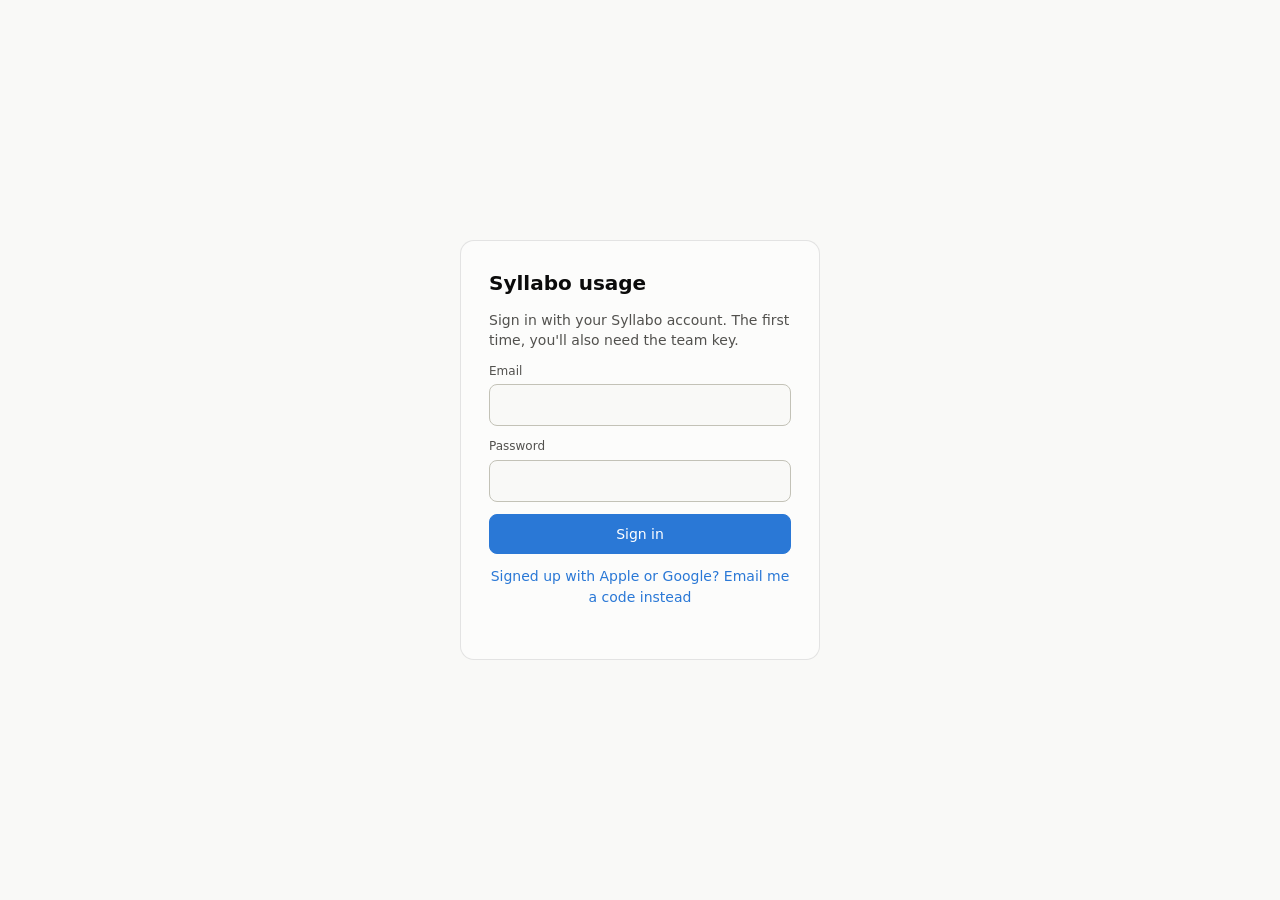
==== studio/index.html @ 7ef2f381 "Add files via upload" ====
<!doctype html>
<html lang="en">
<head>
<meta charset="utf-8">
<meta name="viewport" content="width=device-width, initial-scale=1">
<meta name="robots" content="noindex, nofollow">
<meta name="referrer" content="no-referrer">
<meta http-equiv="Content-Security-Policy" content="default-src 'none'; script-src 'self' 'unsafe-inline'; style-src 'unsafe-inline'; img-src 'self' data:; connect-src https://*.supabase.co; base-uri 'none'; form-action 'none'">
<title>Syllabo Usage</title>
<!--
  Syllabo's usage dashboard, for the laptop. Plan: docs/plans/2026-10-10-usage-dashboard.md.
  Open it with Tools/metrics/open-dashboard.command (writes config.js from Secrets.plist, then opens this page).
  Sign in with an account listed in the `admins` table. Data: rpc/usage_dashboard (Tools/supabase/usage_dashboard.sql),
  rpc/feedback_list and rpc/feedback_set_status (Tools/supabase/usage_events.sql). No third-party scripts.
  dashboard.html?demo shows made-up numbers, for checking the layout.
  Published copy (syllabo.org/studio): Tools/metrics/publish.command writes it with the config inlined.
  Team members join with their own Syllabo account and a team key (Tools/supabase/usage_team.sql).
-->
<style>
:root {
  color-scheme: light;
  --page: #f9f9f7; --surface: #fcfcfb; --raised: #ffffff; --ink: #0b0b0b; --ink-2: #52514e; --muted: #898781;
  --grid: #e1e0d9; --axis: #c3c2b7; --ring: rgba(11,11,11,0.10); --wash: rgba(11,11,11,0.04);
  --s1: #2a78d6; --s1-fill: rgba(42,120,214,0.12); --s2: #eb6834; --s3: #1baf7a;
  --seq-0: #cde2fb; --seq-1: #9ec5f4; --seq-2: #6da7ec; --seq-3: #3987e5; --seq-4: #256abf; --seq-5: #184f95;
  --up: #006300; --down: #d03b3b; --warn: #fab219; --accent: #2a78d6;
}
@media (prefers-color-scheme: dark) {
  :root:where(:not([data-theme="light"])) {
    color-scheme: dark;
    --page: #0d0d0d; --surface: #1a1a19; --raised: #222221; --ink: #ffffff; --ink-2: #c3c2b7; --muted: #898781;
    --grid: #2c2c2a; --axis: #383835; --ring: rgba(255,255,255,0.10); --wash: rgba(255,255,255,0.05);
    --s1: #3987e5; --s1-fill: rgba(57,135,229,0.18); --s2: #d95926; --s3: #199e70;
    --seq-0: #104281; --seq-1: #184f95; --seq-2: #1c5cab; --seq-3: #256abf; --seq-4: #3987e5; --seq-5: #6da7ec;
    --up: #0ca30c; --down: #e66767; --accent: #3987e5;
  }
}
:root[data-theme="dark"] {
  color-scheme: dark;
  --page: #0d0d0d; --surface: #1a1a19; --raised: #222221; --ink: #ffffff; --ink-2: #c3c2b7; --muted: #898781;
  --grid: #2c2c2a; --axis: #383835; --ring: rgba(255,255,255,0.10); --wash: rgba(255,255,255,0.05);
  --s1: #3987e5; --s1-fill: rgba(57,135,229,0.18); --s2: #d95926; --s3: #199e70;
  --seq-0: #104281; --seq-1: #184f95; --seq-2: #1c5cab; --seq-3: #256abf; --seq-4: #3987e5; --seq-5: #6da7ec;
  --up: #0ca30c; --down: #e66767; --accent: #3987e5;
}
* { box-sizing: border-box; }
html, body { margin: 0; background: var(--page); color: var(--ink); font: 14px/1.45 system-ui, -apple-system, "Segoe UI", sans-serif; }
button, input, select { font: inherit; color: inherit; }
a { color: var(--accent); }
.hidden { display: none !important; }

/* Sign-in */
.signin { min-height: 100vh; display: grid; place-items: center; padding: 16px; }
.signin form { width: 100%; max-width: 360px; background: var(--surface); border: 1px solid var(--ring); border-radius: 14px; padding: 28px; display: grid; gap: 12px; }
.signin h1 { font-size: 20px; margin: 0; }
.signin p { margin: 0; color: var(--ink-2); }
.field { display: grid; gap: 4px; }
.field label { font-size: 12px; color: var(--ink-2); }
.field input { padding: 10px 12px; border-radius: 8px; border: 1px solid var(--axis); background: var(--page); }
.btn { padding: 9px 14px; border-radius: 8px; border: 1px solid var(--axis); background: var(--raised); cursor: pointer; }
.btn:hover { background: var(--wash); }
.btn.primary { background: var(--accent); border-color: var(--accent); color: #fff; }
.btn.primary:hover { filter: brightness(1.08); }
.btn.small { padding: 4px 10px; font-size: 12px; }
.linkish { background: none; border: 0; color: var(--accent); cursor: pointer; padding: 0; }
.error { color: var(--down); font-size: 13px; }
.note { color: var(--muted); font-size: 12px; }

/* Shell */
.shell { display: grid; grid-template-columns: 220px 1fr; min-height: 100vh; }
.side { background: var(--surface); border-right: 1px solid var(--ring); padding: 18px 10px; position: sticky; top: 0; height: 100vh; display: flex; flex-direction: column; gap: 4px; }
.brand { font-weight: 650; font-size: 16px; padding: 4px 12px 16px; }
.brand span { color: var(--muted); font-weight: 400; }
.nav { display: flex; align-items: center; gap: 10px; padding: 9px 12px; border-radius: 8px; cursor: pointer; color: var(--ink-2); border: 0; background: none; text-align: left; width: 100%; }
.nav:hover { background: var(--wash); }
.nav.on { background: var(--wash); color: var(--ink); font-weight: 600; box-shadow: inset 3px 0 0 var(--accent); }
.nav .count { margin-left: auto; background: var(--accent); color: #fff; border-radius: 10px; font-size: 11px; padding: 0 7px; }
.side .foot { margin-top: auto; padding: 12px; display: grid; gap: 6px; font-size: 12px; color: var(--muted); }
.main { padding: 22px 28px 60px; min-width: 0; }
.top { display: flex; align-items: center; gap: 12px; flex-wrap: wrap; margin-bottom: 18px; }
.top h2 { font-size: 22px; margin: 0 auto 0 0; }
.seg { display: inline-flex; border: 1px solid var(--axis); border-radius: 9px; overflow: hidden; }
.seg button { border: 0; background: var(--raised); padding: 7px 12px; cursor: pointer; }
.seg button + button { border-left: 1px solid var(--axis); }
.seg button.on { background: var(--accent); color: #fff; }
.stamp { color: var(--muted); font-size: 12px; }
.loading .content { opacity: 0.45; transition: opacity .15s; }

.card { background: var(--surface); border: 1px solid var(--ring); border-radius: 14px; padding: 18px; min-width: 0; }
.card h3 { margin: 0 0 4px; font-size: 15px; }
.card .sub { color: var(--muted); font-size: 12px; margin: 0 0 12px; }
.grid2 { display: grid; grid-template-columns: repeat(2, minmax(0, 1fr)); gap: 16px; margin-top: 16px; }
.grid3 { display: grid; grid-template-columns: repeat(3, minmax(0, 1fr)); gap: 16px; margin-top: 16px; }

/* KPI tabs (Studio-style) */
.kpis { display: grid; grid-template-columns: repeat(6, minmax(0, 1fr)); border-bottom: 1px solid var(--grid); margin: -18px -18px 16px; }
.kpi { border: 0; background: none; text-align: left; padding: 16px 18px 14px; cursor: pointer; border-bottom: 3px solid transparent; min-width: 0; }
.kpi:hover { background: var(--wash); }
.kpi.on { border-bottom-color: var(--accent); background: var(--wash); }
.kpi .label { font-size: 12px; color: var(--ink-2); white-space: nowrap; overflow: hidden; text-overflow: ellipsis; }
.kpi .value { font-size: 26px; font-weight: 650; margin: 2px 0; }
.kpi .delta { font-size: 12px; color: var(--muted); }
.delta.up { color: var(--up); } .delta.down { color: var(--down); }

/* Charts */
.chart { position: relative; }
.chart svg { display: block; width: 100%; height: auto; overflow: visible; }
.chart .tick { fill: var(--muted); font-size: 11px; font-variant-numeric: tabular-nums; }
.chart .gridline { stroke: var(--grid); stroke-width: 1; }
.chart .baseline { stroke: var(--axis); stroke-width: 1; }
.tip { position: absolute; pointer-events: none; background: var(--raised); border: 1px solid var(--ring); border-radius: 8px; padding: 8px 10px; font-size: 12px; box-shadow: 0 4px 14px rgba(0,0,0,.12); white-space: nowrap; z-index: 5; }
.tip .row { display: flex; align-items: center; gap: 8px; }
.tip .key { width: 12px; height: 2px; border-radius: 1px; }
.tip b { font-variant-numeric: tabular-nums; }
.legend { display: flex; gap: 16px; font-size: 12px; color: var(--ink-2); margin: 0 0 8px; }
.legend i { display: inline-block; width: 14px; height: 2px; vertical-align: middle; margin-right: 6px; border-radius: 1px; }

/* Bars and tables */
.bars { display: grid; gap: 8px; }
.bar { display: grid; grid-template-columns: minmax(110px, 34%) 1fr auto; align-items: center; gap: 10px; font-size: 13px; }
.bar .name { color: var(--ink-2); overflow: hidden; text-overflow: ellipsis; white-space: nowrap; }
.bar .track { height: 18px; position: relative; }
.bar .fill { position: absolute; inset: 0 auto 0 0; background: var(--s1); border-radius: 0 4px 4px 0; min-width: 2px; }
.bar .val { font-variant-numeric: tabular-nums; min-width: 44px; text-align: right; }
.bar .drop { color: var(--down); font-size: 11px; margin-left: 6px; }
.bar .share { color: var(--muted); font-size: 11px; margin-left: 6px; }
.bar.worst .name { color: var(--ink); font-weight: 600; }
table { width: 100%; border-collapse: collapse; font-size: 13px; }
th { text-align: left; color: var(--muted); font-weight: 500; font-size: 12px; padding: 6px 8px; border-bottom: 1px solid var(--grid); }
td { padding: 7px 8px; border-bottom: 1px solid var(--grid); font-variant-numeric: tabular-nums; }
td.num, th.num { text-align: right; }
.cell { display: inline-block; min-width: 54px; text-align: center; border-radius: 6px; padding: 2px 6px; }
.pending { color: var(--muted); font-style: italic; }
.stack { display: flex; height: 22px; border-radius: 4px; overflow: hidden; gap: 2px; background: var(--surface); }
.stack div { min-width: 2px; }
.empty { color: var(--muted); padding: 18px 0; text-align: center; }
.tag { display: inline-block; font-size: 11px; padding: 1px 8px; border-radius: 10px; background: var(--wash); color: var(--ink-2); border: 1px solid var(--ring); }

/* Feedback */
.fb-filters { display: flex; gap: 8px; margin-bottom: 14px; flex-wrap: wrap; align-items: center; }
.fb { border: 1px solid var(--ring); border-radius: 12px; padding: 14px 16px; margin-bottom: 10px; background: var(--surface); }
.fb .head { display: flex; gap: 8px; align-items: center; flex-wrap: wrap; font-size: 12px; color: var(--muted); }
.fb .text { margin: 8px 0; white-space: pre-wrap; font-size: 14px; }
.fb .meta { display: flex; gap: 14px; flex-wrap: wrap; font-size: 12px; color: var(--ink-2); }
.fb .actions { display: flex; gap: 8px; margin-top: 10px; align-items: center; }
.fb details { margin-top: 8px; font-size: 12px; color: var(--ink-2); }
.fb details ol { margin: 6px 0 0; padding-left: 20px; }
.status-new { background: var(--accent); color: #fff; border-color: var(--accent); }

@media (max-width: 980px) {
  .shell { grid-template-columns: 1fr; }
  .side { position: static; height: auto; flex-direction: row; flex-wrap: wrap; border-right: 0; border-bottom: 1px solid var(--ring); }
  .side .foot { display: none; }
  .brand { width: 100%; padding-bottom: 6px; }
  .nav { width: auto; }
  .kpis { grid-template-columns: repeat(3, minmax(0, 1fr)); }
  .grid2, .grid3 { grid-template-columns: 1fr; }
  .main { padding: 16px; }
}
</style>
<script>window.SYLLABO_DASH = {"url": "https://ktceskjocaycnquayffd.supabase.co", "anonKey": "eyJhbGciOiJIUzI1NiIsInR5cCI6IkpXVCJ9.eyJpc3MiOiJzdXBhYmFzZSIsInJlZiI6Imt0Y2Vza2pvY2F5Y25xdWF5ZmZkIiwicm9sZSI6ImFub24iLCJpYXQiOjE3ODkxMjQ3MDgsImV4cCI6MjEwNDcwMDcwOH0.nbpjbfvOV_dyPBhc4Ko6V8AuHyLviKxzhJUVGCS3DFQ"};</script>
</head>
<body>

<div id="signin" class="signin hidden">
  <form id="signin-form" autocomplete="on">
    <h1>Syllabo usage</h1>
    <p>Sign in with your Syllabo account. The first time, you'll also need the team key.</p>
    <div class="field"><label for="email">Email</label><input id="email" type="email" autocomplete="username" required></div>
    <div class="field" id="pw-field"><label for="password">Password</label><input id="password" type="password" autocomplete="current-password"></div>
    <div class="field hidden" id="code-field"><label for="code">6-digit code from the email</label><input id="code" inputmode="numeric" autocomplete="one-time-code" maxlength="10"></div>
    <button class="btn primary" type="submit" id="signin-btn">Sign in</button>
    <button class="linkish" type="button" id="mode-btn">Signed up with Apple or Google? Email me a code instead</button>
    <div class="error" id="signin-error"></div>
    <div class="note" id="config-note"></div>
  </form>
</div>

<div id="join" class="signin hidden">
  <form id="join-form" autocomplete="off">
    <h1>Enter the team key</h1>
    <p id="join-who"></p>
    <p>Ask Tyler for a team key. It looks like 7F3A-91C2-0BDE and works once for you.</p>
    <div class="field"><label for="team-key">Team key</label><input id="team-key" required autocapitalize="characters" spellcheck="false"></div>
    <button class="btn primary" type="submit">Join</button>
    <button class="linkish" type="button" id="join-signout">Use a different account</button>
    <div class="error" id="join-error"></div>
  </form>
</div>

<div id="app" class="shell hidden">
  <aside class="side">
    <div class="brand">Syllabo <span>usage</span></div>
    <button class="nav on" data-page="overview">Overview</button>
    <button class="nav" data-page="setup">Setup funnel</button>
    <button class="nav" data-page="retention">Coming back</button>
    <button class="nav" data-page="sessions">Sessions</button>
    <button class="nav" data-page="problems">Problems</button>
    <button class="nav" data-page="feedback">Feedback <span class="count hidden" id="fb-count"></span></button>
    <button class="nav" data-page="team">Team</button>
    <div class="foot">
      <div id="who"></div>
      <div><button class="linkish" id="theme-btn" type="button">Light or dark</button></div>
      <div><button class="linkish" id="signout-btn" type="button">Sign out</button></div>
      <div id="live-note">Updates every 2 minutes while open.</div>
      <div>Counts are events, not people. No student can be identified from them.</div>
    </div>
  </aside>
  <main class="main" id="main">
    <div class="top">
      <h2 id="page-title">Overview</h2>
      <div class="seg" id="range">
        <button data-days="7">7 days</button><button data-days="28" class="on">28 days</button><button data-days="90">90 days</button><button data-days="365">365 days</button>
      </div>
      <label class="note" id="test-label" style="display:flex;gap:6px;align-items:center" title="Also count Debug builds launched with --usage-send, to see the pipeline working before a release."><input type="checkbox" id="test-box"> Show test builds</label>
      <button class="btn" id="refresh-btn" type="button">Refresh</button>
    </div>
    <div class="stamp" id="stamp"></div>
    <div class="error" id="load-error"></div>
    <div class="content" id="content"></div>
  </main>
</div>

<script>
"use strict";
const CFG = window.SYLLABO_DASH || {};
const DEMO = new URLSearchParams(location.search).has("demo");
// The dashboard isn't the app. A version far above any minimum lets it past the database's update gate
// (check_app_version, Tools/supabase/app_version_gate.sql).
const VERSION_HEADER = "999.0";
const state = { days: 28, page: "overview", data: null, feedback: [], team: null, newKey: null, fbFilter: "new", kpi: "installs", session: null, includeTest: false };

// ---------- small DOM helper: text always goes in as text, never as HTML (feedback is typed by students) ----------
function h(tag, attrs, ...kids) {
  const el = document.createElement(tag);
  for (const [k, v] of Object.entries(attrs || {})) {
    if (v == null || v === false) continue;
    if (k === "class") el.className = v;
    else if (k === "style") el.setAttribute("style", v);
    else if (k.startsWith("on")) el.addEventListener(k.slice(2), v);
    else el.setAttribute(k, v === true ? "" : v);
  }
  for (const kid of kids.flat()) if (kid != null && kid !== false) el.append(kid instanceof Node ? kid : document.createTextNode(String(kid)));
  return el;
}
const svgNS = "http://www.w3.org/2000/svg";
function s(tag, attrs, ...kids) {
  const el = document.createElementNS(svgNS, tag);
  for (const [k, v] of Object.entries(attrs || {})) if (v != null) el.setAttribute(k, v);
  for (const kid of kids.flat()) if (kid != null) el.append(kid instanceof Node ? kid : document.createTextNode(String(kid)));
  return el;
}
const fmt = (n) => (n == null || isNaN(n)) ? "–" : Math.round(n).toLocaleString();
const fmt1 = (n) => (n == null || isNaN(n)) ? "–" : (Math.round(n * 10) / 10).toLocaleString();
const pct = (a, b) => b > 0 ? Math.round((a / b) * 1000) / 10 : null;
const dayLabel = (iso, long) => new Date(iso + "T00:00:00Z").toLocaleDateString(undefined, { day: "numeric", month: "short", timeZone: "UTC", ...(long ? { weekday: "short" } : {}) });

// ---------- auth (Supabase Auth over plain fetch) ----------
const SESSION_KEY = "syllabo-dash-session", EMAIL_KEY = "syllabo-dash-email";
function loadSession() { try { return JSON.parse(sessionStorage.getItem(SESSION_KEY) || "null"); } catch { return null; } }
function saveSession(sess) { try { sess ? sessionStorage.setItem(SESSION_KEY, JSON.stringify(sess)) : sessionStorage.removeItem(SESSION_KEY); } catch {} state.session = sess; }
async function authPost(path, body) {
  const r = await fetch(`${CFG.url}/auth/v1/${path}`, { method: "POST", headers: { apikey: CFG.anonKey, "Content-Type": "application/json" }, body: JSON.stringify(body) });
  const j = await r.json().catch(() => ({}));
  if (!r.ok) throw new Error(j.error_description || j.msg || j.message || `Sign-in failed (${r.status}).`);
  return j;
}
function keep(j, email) { saveSession({ access_token: j.access_token, refresh_token: j.refresh_token, expires_at: Date.now() + (j.expires_in || 3600) * 1000, email }); }
async function token() {
  const sess = state.session;
  if (!sess) throw new Error("signed out");
  if (Date.now() < sess.expires_at - 60_000) return sess.access_token;
  const j = await authPost("token?grant_type=refresh_token", { refresh_token: sess.refresh_token });
  keep(j, sess.email);
  return j.access_token;
}
async function rpc(name, body) {
  const r = await fetch(`${CFG.url}/rest/v1/rpc/${name}`, {
    method: "POST",
    headers: { apikey: CFG.anonKey, Authorization: `Bearer ${await token()}`, "Content-Type": "application/json", "X-Syllabo-Version": VERSION_HEADER },
    body: JSON.stringify(body || {}),
  });
  const text = await r.text();
  let j = null; try { j = text ? JSON.parse(text) : null; } catch {}
  if (!r.ok) {
    const msg = (j && (j.message || j.hint)) || `Request failed (${r.status}).`;
    if (r.status === 401) { saveSession(null); showSignin("Your sign-in ran out. Sign in again."); }
    if (msg === "Not allowed") { showJoin(); throw new Error("Not on the team yet."); }
    throw new Error(msg);
  }
  return j;
}

// ---------- sign-in screen ----------
let codeMode = false, codeSent = false;
function showSignin(message) {
  document.getElementById("app").classList.add("hidden");
  document.getElementById("signin").classList.remove("hidden");
  document.getElementById("signin-error").textContent = message || "";
  document.getElementById("email").value = localStorage.getItem(EMAIL_KEY) || "";
  if (!CFG.url || !CFG.anonKey) document.getElementById("config-note").textContent = "No config.js found. Open the dashboard with Tools/metrics/open-dashboard.command, which writes it from Secrets.plist. Or add ?demo to the address to see made-up numbers.";
}
document.getElementById("mode-btn").addEventListener("click", () => {
  codeMode = !codeMode; codeSent = false;
  document.getElementById("pw-field").classList.toggle("hidden", codeMode);
  document.getElementById("code-field").classList.add("hidden");
  document.getElementById("signin-btn").textContent = codeMode ? "Email me a code" : "Sign in";
  document.getElementById("mode-btn").textContent = codeMode ? "Use my password instead" : "Signed up with Apple or Google? Email me a code instead";
  document.getElementById("signin-error").textContent = "";
});
document.getElementById("signin-form").addEventListener("submit", async (e) => {
  e.preventDefault();
  const err = document.getElementById("signin-error"); err.textContent = "";
  const email = document.getElementById("email").value.trim().toLowerCase();
  try { localStorage.setItem(EMAIL_KEY, email); } catch {}
  try {
    if (!codeMode) {
      keep(await authPost("token?grant_type=password", { email, password: document.getElementById("password").value }), email);
    } else if (!codeSent) {
      // The password-reset email carries a 6-digit code (docs/CLOUD-SETUP.md); verifying it signs in without
      // changing the password. It works for Apple and Google accounts too.
      await authPost("recover", { email });
      codeSent = true;
      document.getElementById("code-field").classList.remove("hidden");
      document.getElementById("signin-btn").textContent = "Sign in with the code";
      err.textContent = "Code sent. The email is titled as a password reset; your password doesn't change.";
      return;
    } else {
      keep(await authPost("verify", { type: "recovery", email, token: document.getElementById("code").value.trim() }), email);
    }
    document.getElementById("password").value = "";
    startApp();
  } catch (x) { err.textContent = x.message; }
});

// ---------- joining with a team key ----------
function showJoin() {
  document.getElementById("app").classList.add("hidden");
  document.getElementById("signin").classList.add("hidden");
  document.getElementById("join").classList.remove("hidden");
  document.getElementById("join-who").textContent = `Signed in as ${state.session?.email || ""}.`;
  document.getElementById("team-key").focus();
}
document.getElementById("join-signout").addEventListener("click", () => { document.getElementById("join").classList.add("hidden"); saveSession(null); showSignin(""); });
document.getElementById("join-form").addEventListener("submit", async (e) => {
  e.preventDefault();
  const err = document.getElementById("join-error"); err.textContent = "";
  try {
    const r = await rpc("join_admins", { p_code: document.getElementById("team-key").value });
    if (r === "joined" || r === "already") { document.getElementById("join").classList.add("hidden"); startApp(); return; }
    err.textContent = r === "too_many" ? "Too many tries today. Try again tomorrow, or ask for a new key." : "That key isn't valid, has been used up or has expired.";
  } catch (x) { err.textContent = x.message; }
});

// ---------- app shell ----------
function startApp() {
  document.getElementById("signin").classList.add("hidden");
  document.getElementById("join").classList.add("hidden");
  document.getElementById("app").classList.remove("hidden");
  document.getElementById("who").textContent = DEMO ? "Demo data" : (state.session?.email || "");
  load();
}
document.querySelectorAll(".nav").forEach((b) => b.addEventListener("click", () => {
  state.page = b.dataset.page;
  document.querySelectorAll(".nav").forEach((n) => n.classList.toggle("on", n === b));
  render();
}));
document.querySelectorAll("#range button").forEach((b) => b.addEventListener("click", () => {
  state.days = Number(b.dataset.days);
  document.querySelectorAll("#range button").forEach((n) => n.classList.toggle("on", n === b));
  load();
}));
document.getElementById("refresh-btn").addEventListener("click", () => load());
document.getElementById("test-box").addEventListener("change", (e) => { state.includeTest = e.target.checked; load(); });
// Live: fresh numbers every 2 minutes while the tab is showing, and on coming back to it.
setInterval(() => { if (!document.hidden && state.data && !document.getElementById("app").classList.contains("hidden")) load(true); }, 120000);
document.addEventListener("visibilitychange", () => { if (!document.hidden && state.data && Date.now() - (state.loadedAt || 0) > 60000) load(true); });
document.getElementById("signout-btn").addEventListener("click", () => { saveSession(null); showSignin(""); });
document.getElementById("theme-btn").addEventListener("click", () => {
  const dark = getComputedStyle(document.documentElement).colorScheme === "dark";
  document.documentElement.dataset.theme = dark ? "light" : "dark";
  try { localStorage.setItem("syllabo-dash-theme", document.documentElement.dataset.theme); } catch {}
  render();
});
try { const t = localStorage.getItem("syllabo-dash-theme"); if (t) document.documentElement.dataset.theme = t; } catch {}

async function load(quiet) {
  const main = document.getElementById("main");
  if (!quiet) main.classList.add("loading");
  document.getElementById("load-error").textContent = "";
  try {
    if (DEMO) {
      state.data = demoData(state.days); state.feedback = demoFeedback();
      state.team = { admins: [{ user_id: "1", email: "tyler@example.com", added_at: new Date().toISOString(), me: true }, { user_id: "2", email: "partner@example.com", added_at: new Date().toISOString(), me: false }], invites: [] };
    }
    else {
      const [data, fb, team] = await Promise.all([rpc("usage_dashboard", { p_days: state.days, p_include_test: state.includeTest }),
        rpc("feedback_list", { p_status: null }), rpc("admin_team", {}).catch(() => null)]);
      state.data = data; state.feedback = fb || []; state.team = team;
    }
    state.loadedAt = Date.now();
    const fresh = new Date(state.data.generated_at || Date.now());
    document.getElementById("stamp").textContent = `${dayLabel(state.data.from, true)} to ${dayLabel(state.data.to, true)} (UTC) · updated ${fresh.toLocaleTimeString()}${state.includeTest ? " · including test builds" : " · App Store builds only"}`;
    render();
  } catch (x) {
    if (x.message === "Not on the team yet.") return;
    document.getElementById("load-error").textContent = /usage_dashboard/.test(x.message) && /function|exist/i.test(x.message)
      ? "The dashboard function isn't on the server yet. Run Tools/supabase/usage_dashboard.sql in the SQL Editor."
      : x.message;
  } finally { main.classList.remove("loading"); }
}

const TITLES = { overview: "Overview", setup: "Setup funnel", retention: "Coming back", sessions: "Sessions", problems: "Problems", feedback: "Feedback", team: "Team" };
function render() {
  const d = state.data; if (!d) return;
  document.getElementById("page-title").textContent = TITLES[state.page];
  const newCount = state.feedback.filter((f) => f.status === "new").length;
  const badge = document.getElementById("fb-count");
  badge.textContent = newCount; badge.classList.toggle("hidden", newCount === 0);
  const noRange = state.page === "feedback" || state.page === "team";
  document.getElementById("range").classList.toggle("hidden", noRange);
  document.getElementById("test-label").classList.toggle("hidden", noRange);
  const c = document.getElementById("content"); c.replaceChildren();
  ({ overview, setup, retention, sessions, problems, feedback, team })[state.page](c, d);
}

// ---------- charts ----------
/** The top of the y-axis: four equal steps of a round number (1 to 8 times a power of ten), so every tick is a round number. */
function niceMax(v) {
  const raw = Math.max(1, v / 4), p = Math.pow(10, Math.floor(Math.log10(raw)));
  for (const m of [1, 2, 3, 4, 5, 6, 8, 10]) if (m * p >= raw) return 4 * m * p;
  return 40 * p;
}
const css = (name) => getComputedStyle(document.documentElement).getPropertyValue(name).trim();

/** Line chart over days. series: [{name, color (css var), values[]}]. One y-axis, crosshair tooltip. */
function lineChart(days, series, { height = 260, area = series.length === 1 } = {}) {
  const W = 900, H = height, L = 44, R = 12, T = 10, B = 26;
  const max = niceMax(Math.max(1, ...series.flatMap((x) => x.values)));
  const n = days.length, x = (i) => L + (n === 1 ? (W - L - R) / 2 : (i * (W - L - R)) / (n - 1)), y = (v) => T + (H - T - B) * (1 - v / max);
  const svg = s("svg", { viewBox: `0 0 ${W} ${H}`, role: "img", "aria-label": series.map((x) => x.name).join(", ") + " by day" });
  for (let k = 0; k <= 4; k++) {
    const v = (max * k) / 4, yy = y(v);
    svg.append(s("line", { x1: L, x2: W - R, y1: yy, y2: yy, class: k === 0 ? "baseline" : "gridline" }));
    svg.append(s("text", { x: L - 8, y: yy + 4, "text-anchor": "end", class: "tick" }, fmt(v)));
  }
  const every = Math.max(1, Math.ceil(n / 8));
  days.forEach((dd, i) => { if (i % every === 0 || i === n - 1) svg.append(s("text", { x: x(i), y: H - 6, "text-anchor": i === 0 ? "start" : i === n - 1 ? "end" : "middle", class: "tick" }, dayLabel(dd))); });
  for (const se of series) {
    const pts = se.values.map((v, i) => `${x(i)},${y(v)}`).join(" ");
    if (area) svg.append(s("polygon", { points: `${x(0)},${y(0)} ${pts} ${x(n - 1)},${y(0)}`, fill: css("--s1-fill") }));
    svg.append(s("polyline", { points: pts, fill: "none", stroke: css(se.color), "stroke-width": 2, "stroke-linejoin": "round", "stroke-linecap": "round" }));
  }
  const hair = s("line", { y1: T, y2: H - B, stroke: css("--axis"), "stroke-width": 1, visibility: "hidden" });
  const dots = series.map((se) => s("circle", { r: 4, fill: css(se.color), stroke: css("--surface"), "stroke-width": 2, visibility: "hidden" }));
  svg.append(hair, ...dots);
  const wrap = h("div", { class: "chart" }, svg);
  const tip = h("div", { class: "tip hidden" }); wrap.append(tip);
  const hit = s("rect", { x: L, y: T, width: W - L - R, height: H - T - B, fill: "transparent" });
  svg.append(hit);
  hit.addEventListener("pointermove", (ev) => {
    const box = svg.getBoundingClientRect(), px = ((ev.clientX - box.left) / box.width) * W;
    const i = Math.max(0, Math.min(n - 1, Math.round(((px - L) / (W - L - R)) * (n - 1))));
    hair.setAttribute("x1", x(i)); hair.setAttribute("x2", x(i)); hair.setAttribute("visibility", "visible");
    series.forEach((se, k) => { dots[k].setAttribute("cx", x(i)); dots[k].setAttribute("cy", y(se.values[i])); dots[k].setAttribute("visibility", "visible"); });
    tip.replaceChildren(h("div", { style: "color:var(--muted);margin-bottom:4px" }, dayLabel(days[i], true)),
      ...series.map((se) => h("div", { class: "row" }, h("span", { class: "key", style: `background:var(${se.color})` }), h("b", {}, fmt(se.values[i])), h("span", { style: "color:var(--ink-2)" }, se.name))));
    tip.classList.remove("hidden");
    const left = (x(i) / W) * box.width;
    tip.style.left = Math.min(box.width - tip.offsetWidth, Math.max(0, left + 12)) + "px"; tip.style.top = "8px";
  });
  hit.addEventListener("pointerleave", () => { tip.classList.add("hidden"); hair.setAttribute("visibility", "hidden"); dots.forEach((d) => d.setAttribute("visibility", "hidden")); });
  return wrap;
}
function legend(series) { return h("div", { class: "legend" }, series.map((se) => h("span", {}, h("i", { style: `background:var(${se.color})` }), se.name))); }

/** Horizontal bars: rows [{name, value, note?, worst?}], max = largest value. */
function bars(rows, { suffix = "" } = {}) {
  if (!rows.length) return h("div", { class: "empty" }, "Nothing in this period yet.");
  const max = Math.max(1, ...rows.map((r) => r.value));
  return h("div", { class: "bars" }, rows.map((r) => h("div", { class: "bar" + (r.worst ? " worst" : ""), title: `${r.name}: ${fmt(r.value)}${suffix}` },
    h("div", { class: "name" }, r.name),
    h("div", { class: "track" }, h("div", { class: "fill", style: `width:${(r.value / max) * 100}%` })),
    h("div", { class: "val" }, fmt(r.value) + suffix, r.note ? h("span", { class: r.share ? "share" : "drop" }, r.note) : null))));
}
function table(head, rows, numCols = []) {
  if (!rows.length) return h("div", { class: "empty" }, "Nothing in this period yet.");
  return h("table", {}, h("thead", {}, h("tr", {}, head.map((t, i) => h("th", { class: numCols.includes(i) ? "num" : null }, t)))),
    h("tbody", {}, rows.map((r) => h("tr", {}, r.map((v, i) => h("td", { class: numCols.includes(i) ? "num" : null }, v))))));
}
function deltaEl(cur, prev) {
  if (!prev && !cur) return h("div", { class: "delta" }, "no change");
  if (!prev) return h("div", { class: "delta" }, "new this period");
  const p = Math.round(((cur - prev) / prev) * 100);
  return h("div", { class: "delta " + (p > 0 ? "up" : p < 0 ? "down" : "") }, `${p > 0 ? "↑" : p < 0 ? "↓" : ""} ${Math.abs(p)}% vs previous`);
}

// ---------- names in plain words ----------
const KIND = { taster: "First session", quick: "Quick session", practice: "Practice", learn: "Learn", mixed: "Learn and practise", exam: "Exam questions", reviewMistakes: "Review mistakes", aiDecides: "Syllabo picks", duel: "Duel", mock: "Mock paper", other: "Other" };
const REASON = { too_hard: "Too hard", too_long: "Too long", wrong_topic: "Wrong topic", looking: "Just looking", broke: "Something broke", none: "No reason given" };
const PROBLEM = { error: "Error", ai_mark_failed: "AI marking failed", signin_failed: "Sign-in failed", store_unavailable: "Couldn't open progress" };
const PLATFORM = { iphone: "iPhone", ipad: "iPad", mac: "Mac" };
const FB_KIND = { bug: "Something broke", confusing: "Confusing", wrong_question: "Wrong question", idea: "Idea", other: "Other", report: "Question report", mood: "How was that?" };
const RR = { answer_key: "Answer key is wrong", unclear: "Unclear wording", not_exam: "Not like the real exam", typo: "Typo", too_hard_sl: "Too hard for SL", other: "Other" };
const FACE = { good: "Good", okay: "Okay", bad: "Not great" };
const CHOICE = { apple: "Apple", google: "Google", email: "Email", not_now: "Not now", code_later: "Code later", allow: "Allow", not_now_ai: "Not now", deny: "Don't allow" };

// ---------- pages ----------
const KPIS = [
  { key: "installs", label: "New installs", series: "installs" },
  { key: "active", label: "Avg daily active", series: "active", perDay: true },
  { key: "setup_done", label: "Finished setup", series: "setup_done" },
  { key: "sessions_finished", label: "Sessions finished", series: "sessions_finished" },
  { key: "accounts", label: "Accounts created", series: "accounts" },
  { key: "problems", label: "Problems", series: "problems", badWhenUp: true },
];
function overview(c, d) {
  const days = d.daily.map((r) => r.day);
  const card = h("div", { class: "card" });
  const tabs = h("div", { class: "kpis" });
  for (const k of KPIS) {
    let cur = d.totals[k.key], prev = d.previous[k.key];
    if (k.perDay) { cur = cur / d.days; prev = prev / d.days; }
    const delta = deltaEl(cur, prev);
    if (k.badWhenUp && delta.classList.contains("up")) { delta.classList.replace("up", "down"); }
    else if (k.badWhenUp && delta.classList.contains("down")) { delta.classList.replace("down", "up"); }
    tabs.append(h("button", { class: "kpi" + (state.kpi === k.key ? " on" : ""), onclick: () => { state.kpi = k.key; render(); } },
      h("div", { class: "label" }, k.label), h("div", { class: "value" }, k.perDay ? fmt1(cur) : fmt(cur)), delta));
  }
  const sel = KPIS.find((k) => k.key === state.kpi);
  card.append(tabs, lineChart(days, [{ name: sel.label.replace("Avg daily active", "Active that day"), color: "--s1", values: d.daily.map((r) => r[sel.series]) }]));
  c.append(card);

  const steps = d.setup_steps || [];
  const first = steps[0]?.n || 0, setupDone = steps.find((x) => x.step === "setup done")?.n || 0, tasterDone = steps.find((x) => x.step === "taster finished")?.n || 0;
  const welcome = d.welcome || {};
  const funnel = h("div", { class: "card" }, h("h3", {}, "From install to first session"), h("p", { class: "sub" }, "Share of first opens that reach each point. The Setup funnel page has every screen."),
    bars([
      { name: "Opened the app", value: first },
      { name: "Tapped Get started", value: welcome.get_started || 0 },
      { name: "Finished setup", value: setupDone },
      { name: "Finished first session", value: tasterDone },
      { name: "Made an account", value: d.totals.accounts },
    ].map((r) => ({ ...r, share: true, note: first ? `${pct(r.value, first)}%` : "" }))));
  const devices = h("div", { class: "card" }, h("h3", {}, "Devices"), h("p", { class: "sub" }, "Days with the app opened, by device type."),
    bars((d.platforms || []).map((p) => ({ name: PLATFORM[p.platform] || p.platform, value: p.n }))),
    h("h3", { style: "margin-top:18px" }, "App versions"),
    table(["Version", "Days opened"], (d.versions || []).slice(0, 6).map((v) => [v.app_version, fmt(v.n)]), [1]));
  const fbNew = state.feedback.filter((f) => f.status === "new");
  const latest = h("div", { class: "card" }, h("h3", {}, "Latest feedback"), h("p", { class: "sub" }, `${fbNew.length} new`),
    fbNew.length ? h("div", {}, fbNew.slice(0, 4).map((f) => h("div", { style: "padding:8px 0;border-bottom:1px solid var(--grid)" },
      h("div", { class: "note" }, `${FB_KIND[f.kind] || f.kind} · ${new Date(f.received_at).toLocaleDateString()}`),
      h("div", { style: "overflow:hidden;text-overflow:ellipsis;white-space:nowrap" }, f.text || RR[f.reason] || FACE[f.face] || "(no text)"))),
      h("button", { class: "btn small", style: "margin-top:10px", onclick: () => document.querySelector('.nav[data-page="feedback"]').click() }, "Open the inbox"))
      : h("div", { class: "empty" }, "Nothing new."));
  c.append(h("div", { class: "grid3" }, funnel, devices, latest));
}

function setup(c, d) {
  const steps = d.setup_steps || [];
  let worst = null;
  steps.forEach((x) => { if (x.drop_off_pct != null && (worst == null || x.drop_off_pct > worst.drop_off_pct)) worst = x; });
  c.append(h("div", { class: "card" }, h("h3", {}, "Setup, screen by screen"),
    h("p", { class: "sub" }, `How many times each screen was reached in the last ${Math.min(180, d.days)} days, and the drop from the screen before. ${worst ? `Biggest drop: ${worst.step} (${worst.drop_off_pct}%).` : ""} A screen seen twice after Back counts twice.`),
    bars(steps.map((x) => ({ name: x.step[0].toUpperCase() + x.step.slice(1), value: x.n, worst: worst && x.pos === worst.pos, note: x.drop_off_pct != null && x.drop_off_pct > 0 ? `−${x.drop_off_pct}%` : "" })))));
  const w = d.welcome || {}, ss = d.save_sheet || { choices: {} }, ai = d.ai_consent || {};
  c.append(h("div", { class: "grid3" },
    h("div", { class: "card" }, h("h3", {}, "Welcome screen"), h("p", { class: "sub" }, `Shown ${fmt(w.shown)} times.`),
      bars([{ name: "Get started", value: w.get_started || 0 }, { name: "I already have an account", value: w.sign_in || 0 }])),
    h("div", { class: "card" }, h("h3", {}, "Save your progress sheet"), h("p", { class: "sub" }, `Shown ${fmt(ss.shown)} times.`),
      bars(Object.entries(ss.choices || {}).sort((a, b) => b[1] - a[1]).map(([k, v]) => ({ name: CHOICE[k] || k, value: v })))),
    h("div", { class: "card" }, h("h3", {}, "AI permission"), h("p", { class: "sub" }, "What students chose when first asked."),
      bars(Object.entries(ai).sort((a, b) => b[1] - a[1]).map(([k, v]) => ({ name: k === "not_now" ? "Not now" : CHOICE[k] || k, value: v }))))));
  if ((d.tours_skipped || []).length) c.append(h("div", { class: "card", style: "margin-top:16px" }, h("h3", {}, "Tours skipped"), h("p", { class: "sub" }, "Which stop the tour was on when it was skipped."),
    table(["Tour", "Stop", "Times"], d.tours_skipped.map((t) => [t.tour, t.step, fmt(t.n)]), [2])));
}

function retention(c, d) {
  const rows = d.retention || [];
  const today = new Date(d.to + "T00:00:00Z");
  const ready = (week, n) => (today - new Date(week + "T00:00:00Z")) / 86400000 >= n + 6;   // the whole week's installs are n days old
  const shade = (p) => { if (p == null) return ""; const steps = ["--seq-0", "--seq-1", "--seq-2", "--seq-3", "--seq-4", "--seq-5"]; const k = Math.min(5, Math.floor(p / 12)); return `background:var(${steps[k]});color:${k >= 3 ? "#fff" : "var(--ink)"}`; };
  const cell = (week, n, v, installs) => {
    if (!ready(week, n)) return h("span", { class: "cell pending", title: "Not enough days yet" }, "not yet");
    const p = pct(v, installs);
    return h("span", { class: "cell", style: shade(p), title: `${fmt(v)} of ${fmt(installs)}` }, p == null ? "–" : `${p}%`);
  };
  c.append(h("div", { class: "card" }, h("h3", {}, "Coming back"),
    h("p", { class: "sub" }, "Of the students who installed in each week (Monday start), the share who opened the app again 1, 7 and 30 days later. Day counts are local to the phone, so a cohort can shift by a day."),
    table(["Install week", "Installs", "Day 1", "Day 7", "Day 30"], rows.slice().reverse().map((r) => [dayLabel(r.week), fmt(r.installs), cell(r.week, 1, r.d1, r.installs), cell(r.week, 7, r.d7, r.installs), cell(r.week, 30, r.d30, r.installs)]), [1, 2, 3, 4])));
  const days = d.daily.map((r) => r.day);
  c.append(h("div", { class: "card", style: "margin-top:16px" }, h("h3", {}, "Active each day"), h("p", { class: "sub" }, "Phones, iPads and Macs that opened the app that day."),
    lineChart(days, [{ name: "Active", color: "--s1", values: d.daily.map((r) => r.active) }], { height: 220 })));
}

function sessions(c, d) {
  const days = d.daily.map((r) => r.day);
  const ser = [{ name: "Started", color: "--s1", values: d.daily.map((r) => r.sessions_started) }, { name: "Finished", color: "--s2", values: d.daily.map((r) => r.sessions_finished) }];
  c.append(h("div", { class: "card" }, h("h3", {}, "Sessions each day"), legend(ser), lineChart(days, ser, { area: false })));
  const a = d.answers || {}, total = (a.right || 0) + (a.partly || 0) + (a.wrong || 0);
  const seg = (v, color, label) => v ? h("div", { style: `flex:${v};background:var(${color})`, title: `${label}: ${fmt(v)} (${pct(v, total)}%)` }) : null;
  c.append(h("div", { class: "grid2" },
    h("div", { class: "card" }, h("h3", {}, "By kind of session"),
      table(["Kind", "Started", "Finished", "Ended early", "Finished %"], (d.session_kinds || []).map((k) => [KIND[k.kind] || k.kind, fmt(k.started), fmt(k.finished), fmt(k.ended_early), k.started ? `${pct(k.finished, k.started)}%` : "–"]), [1, 2, 3, 4])),
    h("div", { class: "card" }, h("h3", {}, "Why sessions ended early"), h("p", { class: "sub" }, "The optional reason on the End session card."),
      bars((d.end_reasons || []).map((r) => ({ name: REASON[r.reason] || r.reason, value: r.n }))))));
  c.append(h("div", { class: "card", style: "margin-top:16px" }, h("h3", {}, "Answers in a student's first week"),
    h("p", { class: "sub" }, `${fmt(total)} answers. ${fmt(a.by_ai)} marked by AI, ${fmt(a.gave_up)} "I don't know", ${fmt(a.overrode)} marks changed by the student, ${fmt(a.skipped)} questions skipped.`),
    total ? h("div", {}, h("div", { class: "legend" }, h("span", {}, h("i", { style: "background:var(--s3);height:8px" }), `Right ${pct(a.right, total)}%`), h("span", {}, h("i", { style: "background:var(--s1);height:8px" }), `Partly ${pct(a.partly, total)}%`), h("span", {}, h("i", { style: "background:var(--s2);height:8px" }), `Wrong ${pct(a.wrong, total)}%`)),
      h("div", { class: "stack" }, seg(a.right, "--s3", "Right"), seg(a.partly, "--s1", "Partly"), seg(a.wrong, "--s2", "Wrong"))) : h("div", { class: "empty" }, "Nothing in this period yet.")));
}

function problems(c, d) {
  const days = d.daily.map((r) => r.day);
  c.append(h("div", { class: "card" }, h("h3", {}, "Problems each day"), h("p", { class: "sub" }, "Failures the app counted: AI marking, sign-in, saving and opening progress."),
    lineChart(days, [{ name: "Problems", color: "--s2", values: d.daily.map((r) => r.problems) }], { height: 220, area: false })));
  c.append(h("div", { class: "card", style: "margin-top:16px" }, h("h3", {}, "By type"),
    table(["What", "Code", "Where", "Times"], (d.problems || []).map((p) => [PROBLEM[p.name] || p.name, p.code || "–", p.place || "–", fmt(p.n)]), [3]),
    h("p", { class: "note", style: "margin-top:10px" }, "Codes: offline (no connection), 401 (signed out), 429 (allowance used), guest_expired (guest's free AI day over), consent_off (AI turned off), server, parse (the AI's reply couldn't be read).")));
}

function feedback(c, d) {
  const faces = d.feedback?.faces || {};
  const counts = { new: 0, seen: 0, done: 0 };
  state.feedback.forEach((f) => counts[f.status]++);
  const filters = h("div", { class: "fb-filters" },
    ["new", "seen", "done", "all"].map((k) => h("button", { class: "btn small" + (state.fbFilter === k ? " primary" : ""), onclick: () => { state.fbFilter = k; render(); } },
      k === "all" ? `All (${state.feedback.length})` : `${k[0].toUpperCase() + k.slice(1)} (${counts[k]})`)),
    h("span", { class: "note", style: "margin-left:auto" }, `How was that? ${FACE.good} ${faces.good || 0} · ${FACE.okay} ${faces.okay || 0} · ${FACE.bad} ${faces.bad || 0} (this period)`));
  c.append(filters);
  const list = state.feedback.filter((f) => state.fbFilter === "all" || f.status === state.fbFilter);
  if (!list.length) { c.append(h("div", { class: "card empty" }, "Nothing here.")); return; }
  for (const f of list) {
    const ctx = f.context || {};
    const crumbs = (ctx.breadcrumbs || []).slice().reverse();
    c.append(h("div", { class: "fb" },
      h("div", { class: "head" },
        h("span", { class: "tag" + (f.status === "new" ? " status-new" : "") }, f.status),
        h("span", { class: "tag" }, FB_KIND[f.kind] || f.kind),
        f.reason ? h("span", { class: "tag" }, RR[f.reason] || f.reason) : null,
        f.face ? h("span", { class: "tag" }, FACE[f.face] || f.face) : null,
        h("span", {}, new Date(f.received_at).toLocaleString()),
        ctx.screen ? h("span", {}, `from ${ctx.screen}`) : null),
      h("div", { class: "text" }, f.text || h("span", { class: "note" }, "(no text)")),
      h("div", { class: "meta" },
        f.question_id ? h("span", {}, `Question ${f.question_id}`) : null,
        f.subject ? h("span", {}, `${f.subject}${f.level ? " " + f.level : ""}`) : null,
        f.answer ? h("span", {}, `Their answer: ${f.answer}${f.mark ? ` (${f.mark})` : ""}`) : null,
        ctx.app_version ? h("span", {}, `${ctx.app_version} · ${PLATFORM[ctx.platform] || ctx.platform} · iOS ${ctx.os_major} · day ${ctx.days_since_install}`) : null,
        f.contact ? h("span", {}, "Reply to ", h("a", { href: `mailto:${f.contact}?subject=${encodeURIComponent("Your Syllabo feedback")}` }, f.contact)) : h("span", { class: "note" }, "Anonymous")),
      crumbs.length ? h("details", {}, h("summary", {}, `The ${crumbs.length} steps before it, newest first`),
        h("ol", {}, crumbs.map((b) => h("li", {}, `${b.name}${Object.keys(b.detail || {}).length ? " " + Object.entries(b.detail).map(([k, v]) => `${k}=${v}`).join(" ") : ""} · ${b.ago < 60 ? b.ago + " s" : Math.round(b.ago / 60) + " min"} before`)))) : null,
      f.note ? h("div", { class: "note", style: "margin-top:6px" }, `Note: ${f.note}`) : null,
      h("div", { class: "actions" },
        f.status !== "seen" ? h("button", { class: "btn small", onclick: () => setStatus(f, "seen") }, "Mark seen") : null,
        f.status !== "done" ? h("button", { class: "btn small", onclick: () => setStatus(f, "done") }, "Mark done") : null,
        f.status !== "new" ? h("button", { class: "btn small", onclick: () => setStatus(f, "new") }, "Back to new") : null)));
  }
}
function team(c) {
  const t = state.team || { admins: [], invites: [] };
  c.append(h("div", { class: "card" }, h("h3", {}, "Who can see this dashboard"),
    h("p", { class: "sub" }, "Each person signs in with their own Syllabo account. Remove someone and they lose access at once."),
    table(["Account", "Added", ""], t.admins.map((a) => [a.email + (a.me ? " (you)" : ""), new Date(a.added_at).toLocaleDateString(),
      a.me || t.admins.length <= 1 ? "" : h("button", { class: "btn small", onclick: () => removeAdmin(a) }, "Remove")]))));
  const keyBox = h("div", { class: "card", style: "margin-top:16px" }, h("h3", {}, "Add someone"),
    h("p", { class: "sub" }, "Make a team key and send it to them privately (not in a group chat). They open this page, sign in with their Syllabo account and enter the key. A key works for 2 people and expires after 14 days."),
    state.newKey ? h("div", { style: "margin:4px 0 12px" }, h("div", { class: "note" }, "New key, shown only now:"),
      h("div", { style: "font: 600 22px ui-monospace, Menlo, monospace; letter-spacing: 1px; margin: 4px 0" }, state.newKey),
      h("button", { class: "btn small", onclick: () => navigator.clipboard?.writeText(state.newKey) }, "Copy")) : null,
    h("button", { class: "btn primary", onclick: makeKey }, "Make a team key"),
    t.invites.length ? h("div", { style: "margin-top:16px" }, table(["Key made", "Expires", "Uses left", ""], t.invites.map((i) => [
      new Date(i.created_at).toLocaleDateString(), new Date(i.expires_at).toLocaleDateString(), String(i.uses_left),
      h("button", { class: "btn small", onclick: () => cancelKey(i) }, "Cancel")]), [2])) : null);
  c.append(keyBox);
}
async function makeKey() {
  if (DEMO) { state.newKey = "7F3A-91C2-0BDE"; render(); return; }
  try { state.newKey = await rpc("create_admin_invite", { p_uses: 2, p_days: 14 }); state.team = await rpc("admin_team", {}); render(); }
  catch (x) { document.getElementById("load-error").textContent = x.message; }
}
async function cancelKey(i) {
  try { await rpc("admin_cancel_invite", { p_id: i.id }); state.team = await rpc("admin_team", {}); render(); }
  catch (x) { document.getElementById("load-error").textContent = x.message; }
}
async function removeAdmin(a) {
  if (!confirm(`Remove ${a.email}? They lose access to this dashboard at once.`)) return;
  try { await rpc("admin_remove", { p_user: a.user_id }); state.team = await rpc("admin_team", {}); render(); }
  catch (x) { document.getElementById("load-error").textContent = x.message; }
}

async function setStatus(f, status) {
  try {
    if (!DEMO) await rpc("feedback_set_status", { p_id: f.id, p_status: status });
    f.status = status; render();
  } catch (x) { document.getElementById("load-error").textContent = x.message; }
}

// ---------- demo data (?demo): made-up numbers in the real shape, for checking the layout ----------
function rng(seed) { return () => { seed = (seed * 1664525 + 1013904223) % 4294967296; return seed / 4294967296; }; }
function demoData(days) {
  const r = rng(days * 7 + 3), to = new Date(); to.setUTCHours(0, 0, 0, 0);
  const iso = (dt) => dt.toISOString().slice(0, 10);
  const daily = []; let base = 18;
  for (let i = days - 1; i >= 0; i--) {
    const dt = new Date(to - i * 86400000), wk = [0, 6].includes(dt.getUTCDay()) ? 0.7 : 1;
    base = Math.max(6, base + (r() - 0.45) * 3);
    const installs = Math.round(base * wk * (0.8 + r() * 0.4)), setup = Math.round(installs * (0.55 + r() * 0.15));
    const active = Math.round(installs * 2.4 + 30 * wk + r() * 12), started = Math.round(active * (0.9 + r() * 0.3));
    daily.push({ day: iso(dt), installs, active, setup_done: setup, sessions_started: started, sessions_finished: Math.round(started * (0.62 + r() * 0.12)), accounts: Math.round(setup * (0.25 + r() * 0.1)), problems: Math.round(r() * 6) });
  }
  const sum = (k) => daily.reduce((a, x) => a + x[k], 0);
  const totals = { installs: sum("installs"), active: sum("active"), setup_done: sum("setup_done"), sessions_started: sum("sessions_started"), sessions_finished: sum("sessions_finished"), accounts: sum("accounts"), problems: sum("problems"), feedback: 9 };
  const previous = Object.fromEntries(Object.entries(totals).map(([k, v]) => [k, Math.round(v * (0.75 + r() * 0.4))]));
  const inst = totals.installs, names = ["installed", "name", "showcase 1", "showcase 2", "showcase 3", "showcase 4", "subjects", "topics", "minutes", "plan", "setup done", "taster started", "taster finished"];
  const keepR = [1, 0.88, 0.84, 0.8, 0.78, 0.76, 0.7, 0.6, 0.57, 0.55, 0.53, 0.5, 0.36];
  const setup_steps = names.map((step, pos) => ({ pos, step, n: Math.round(inst * keepR[pos]), drop_off_pct: pos ? Math.round((1 - keepR[pos] / keepR[pos - 1]) * 1000) / 10 : null }));
  const retention = []; for (let w = 9; w >= 0; w--) { const wkd = new Date(to - w * 7 * 86400000); const dow = (wkd.getUTCDay() + 6) % 7; const mon = new Date(wkd - dow * 86400000); const n = 80 + Math.round(r() * 60); retention.push({ week: iso(mon), installs: n, d1: Math.round(n * (0.38 + r() * 0.1)), d7: Math.round(n * (0.18 + r() * 0.08)), d30: Math.round(n * (0.08 + r() * 0.05)) }); }
  return {
    days, from: daily[0].day, to: daily[daily.length - 1].day, generated_at: new Date().toISOString(), totals, previous, daily, setup_steps, retention,
    session_kinds: [{ kind: "quick", started: 820, finished: 560, ended_early: 260 }, { kind: "practice", started: 410, finished: 300, ended_early: 110 }, { kind: "taster", started: Math.round(inst * 0.5), finished: Math.round(inst * 0.36), ended_early: Math.round(inst * 0.14) }, { kind: "learn", started: 160, finished: 120, ended_early: 40 }, { kind: "duel", started: 90, finished: 84, ended_early: 6 }],
    end_reasons: [{ reason: "none", n: 310 }, { reason: "too_long", n: 92 }, { reason: "too_hard", n: 71 }, { reason: "looking", n: 44 }, { reason: "wrong_topic", n: 38 }, { reason: "broke", n: 9 }],
    problems: [{ name: "ai_mark_failed", code: "offline", place: "", n: 41 }, { name: "ai_mark_failed", code: "429", place: "", n: 12 }, { name: "signin_failed", code: "wrongCredentials", place: "welcome", n: 9 }, { name: "error", code: "offline", place: "save_sheet", n: 4 }],
    platforms: [{ platform: "iphone", n: Math.round(totals.active * 0.82) }, { platform: "ipad", n: Math.round(totals.active * 0.12) }, { platform: "mac", n: Math.round(totals.active * 0.06) }],
    versions: [{ app_version: "1.8", n: Math.round(totals.active * 0.7) }, { app_version: "1.7", n: Math.round(totals.active * 0.3) }],
    welcome: { shown: Math.round(inst * 1.1), get_started: Math.round(inst * 0.86), sign_in: Math.round(inst * 0.12) },
    save_sheet: { shown: Math.round(inst * 0.4), choices: { not_now: Math.round(inst * 0.2), apple: Math.round(inst * 0.08), google: Math.round(inst * 0.05), email: Math.round(inst * 0.04), code_later: 3 } },
    ai_consent: { allow: Math.round(inst * 0.3), not_now: Math.round(inst * 0.12), deny: Math.round(inst * 0.03) },
    answers: { right: 2100, partly: 640, wrong: 980, by_ai: 1300, gave_up: 210, overrode: 95, skipped: 140 },
    tours_skipped: [{ tour: "main", step: "practiceTab", n: 22 }, { tour: "learn", step: "units", n: 9 }],
    feedback: { new: 3, seen: 4, done: 2, faces: { good: 31, okay: 12, bad: 5 } },
  };
}
function demoFeedback() {
  const now = Date.now(), ago = (h) => new Date(now - h * 3600000).toISOString();
  const ctx = { app_version: "1.8", platform: "iphone", os_major: 26, screen: "question", days_since_install: 2, breadcrumbs: [{ name: "session_started", ago: 300, detail: { kind: "quick" } }, { name: "question_answered", ago: 120, detail: { correct: "wrong", marked_by: "ai" } }] };
  return [
    { id: 1, status: "new", kind: "report", reason: "answer_key", text: "The mark scheme says glucose but the question asks about sucrose.", question_id: "BIO-Q102", subject: "bio", level: "HL", answer: "sucrose is transported in the phloem", mark: "1/3", received_at: ago(3), context: ctx, contact: null },
    { id: 2, status: "new", kind: "bug", text: "The timer kept going after I closed the duel.", received_at: ago(20), context: { ...ctx, screen: "settings" }, contact: "student@example.com" },
    { id: 3, status: "new", kind: "mood", face: "good", text: "", received_at: ago(30), context: null, contact: null },
    { id: 4, status: "seen", kind: "idea", text: "Could the flashcards have a shuffle button?", received_at: ago(60), context: null, contact: null },
    { id: 5, status: "done", kind: "confusing", text: "Wasn't sure what Syllabo picks meant.", received_at: ago(200), context: null, contact: null, note: "Renamed in 1.9" },
  ];
}

// ---------- start ----------
state.session = loadSession();
if (DEMO) startApp();
else if (state.session && CFG.url) startApp();
else showSignin("");
</script>
</body>
</html>
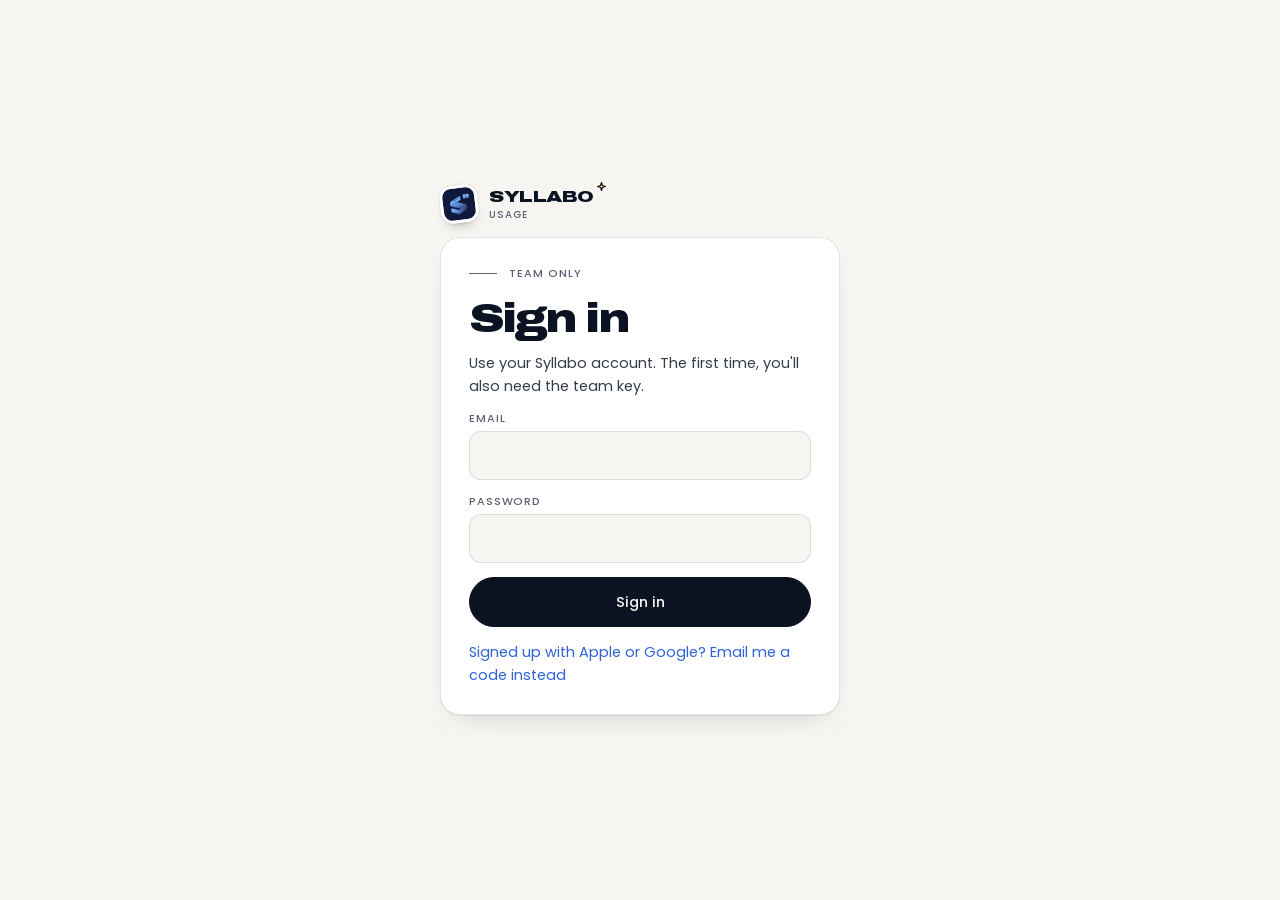
==== commit 6993f730: "Add files via upload" ====
--- a/studio/index.html
+++ b/studio/index.html
@@ -5,7 +5,7 @@
 <meta name="viewport" content="width=device-width, initial-scale=1">
 <meta name="robots" content="noindex, nofollow">
 <meta name="referrer" content="no-referrer">
-<meta http-equiv="Content-Security-Policy" content="default-src 'none'; script-src 'self' 'unsafe-inline'; style-src 'unsafe-inline'; img-src 'self' data:; connect-src https://*.supabase.co; base-uri 'none'; form-action 'none'">
+<meta http-equiv="Content-Security-Policy" content="default-src 'none'; script-src 'self' 'unsafe-inline'; style-src 'self' 'unsafe-inline'; font-src 'self'; img-src 'self' data:; connect-src https://*.supabase.co; base-uri 'none'; form-action 'none'">
 <title>Syllabo Usage</title>
 <!--
   Syllabo's usage dashboard, for the laptop. Plan: docs/plans/2026-10-10-usage-dashboard.md.
@@ -16,146 +16,253 @@
   Published copy (syllabo.org/studio): Tools/metrics/publish.command writes it with the config inlined.
   Team members join with their own Syllabo account and a team key (Tools/supabase/usage_team.sql).
 -->
+<link rel="stylesheet" href="../assets/fonts/fonts.css">
 <style>
+/* syllabo.org's look (website/redesign/d): warm paper, navy ink, Archivo display headings, Poppins for everything else
+   (small uppercase labels with a hairline; no monospace anywhere, at Tyler's request), white cards. Fonts come from the site (../assets/fonts); opened locally, the system fonts stand in. */
 :root {
   color-scheme: light;
-  --page: #f9f9f7; --surface: #fcfcfb; --raised: #ffffff; --ink: #0b0b0b; --ink-2: #52514e; --muted: #898781;
-  --grid: #e1e0d9; --axis: #c3c2b7; --ring: rgba(11,11,11,0.10); --wash: rgba(11,11,11,0.04);
-  --s1: #2a78d6; --s1-fill: rgba(42,120,214,0.12); --s2: #eb6834; --s3: #1baf7a;
-  --seq-0: #cde2fb; --seq-1: #9ec5f4; --seq-2: #6da7ec; --seq-3: #3987e5; --seq-4: #256abf; --seq-5: #184f95;
-  --up: #006300; --down: #d03b3b; --warn: #fab219; --accent: #2a78d6;
+  --page: #F6F5F1; --page-2: #EEECE6; --surface: #FFFFFF; --raised: #FFFFFF; --ink: #0B1322; --ink-2: #353C4A;
+  --muted: #5B6170; --grey: #848A93; --grid: rgba(11,19,34,.08); --axis: rgba(11,19,34,.22); --ring: rgba(11,19,34,.11);
+  --wash: rgba(11,19,34,.045); --shadow: 0 1px 1.5px rgba(11,19,34,.06), 0 12px 28px -18px rgba(11,19,34,.28);
+  --s1: #2F63D6; --s1-fill: rgba(47,99,214,.09); --s2: #E8743B; --s3: #2E9E48; --accent: #2F63D6; --gold: #FFC93C;
+  --seq-0: #E3ECFB; --seq-1: #C3D5F6; --seq-2: #93B3EE; --seq-3: #5F8DE4; --seq-4: #2F63D6; --seq-5: #1E46A8;
+  --up: #1F8A36; --down: #D9423F;
+  --ease: cubic-bezier(.22,1,.36,1); --back: cubic-bezier(.34,1.45,.64,1);
+  --display: "Archivo", "Arial Black", system-ui, sans-serif;
+  --body: "Poppins", system-ui, -apple-system, "Segoe UI", Roboto, sans-serif;
 }
 @media (prefers-color-scheme: dark) {
   :root:where(:not([data-theme="light"])) {
     color-scheme: dark;
-    --page: #0d0d0d; --surface: #1a1a19; --raised: #222221; --ink: #ffffff; --ink-2: #c3c2b7; --muted: #898781;
-    --grid: #2c2c2a; --axis: #383835; --ring: rgba(255,255,255,0.10); --wash: rgba(255,255,255,0.05);
-    --s1: #3987e5; --s1-fill: rgba(57,135,229,0.18); --s2: #d95926; --s3: #199e70;
-    --seq-0: #104281; --seq-1: #184f95; --seq-2: #1c5cab; --seq-3: #256abf; --seq-4: #3987e5; --seq-5: #6da7ec;
-    --up: #0ca30c; --down: #e66767; --accent: #3987e5;
+    --page: #0B1322; --page-2: #111B2E; --surface: #17223A; --raised: #1C2945; --ink: #F3F5FA; --ink-2: #C9D1E0;
+    --muted: #A9B4C8; --grey: #8792A8; --grid: rgba(243,245,250,.08); --axis: rgba(243,245,250,.22); --ring: rgba(243,245,250,.10);
+    --wash: rgba(243,245,250,.06); --shadow: 0 12px 28px -18px rgba(0,0,0,.6);
+    --s1: #6A9BEF; --s1-fill: rgba(106,155,239,.14); --s2: #F08A55; --s3: #3FB950; --accent: #6A9BEF;
+    --seq-0: #1B2C4D; --seq-1: #213B6A; --seq-2: #2A4F92; --seq-3: #3866BE; --seq-4: #5A88E0; --seq-5: #8DB0F2;
+    --up: #3FB950; --down: #F06A67;
   }
 }
 :root[data-theme="dark"] {
   color-scheme: dark;
-  --page: #0d0d0d; --surface: #1a1a19; --raised: #222221; --ink: #ffffff; --ink-2: #c3c2b7; --muted: #898781;
-  --grid: #2c2c2a; --axis: #383835; --ring: rgba(255,255,255,0.10); --wash: rgba(255,255,255,0.05);
-  --s1: #3987e5; --s1-fill: rgba(57,135,229,0.18); --s2: #d95926; --s3: #199e70;
-  --seq-0: #104281; --seq-1: #184f95; --seq-2: #1c5cab; --seq-3: #256abf; --seq-4: #3987e5; --seq-5: #6da7ec;
-  --up: #0ca30c; --down: #e66767; --accent: #3987e5;
+  --page: #0B1322; --page-2: #111B2E; --surface: #17223A; --raised: #1C2945; --ink: #F3F5FA; --ink-2: #C9D1E0;
+  --muted: #A9B4C8; --grey: #8792A8; --grid: rgba(243,245,250,.08); --axis: rgba(243,245,250,.22); --ring: rgba(243,245,250,.10);
+  --wash: rgba(243,245,250,.06); --shadow: 0 12px 28px -18px rgba(0,0,0,.6);
+  --s1: #6A9BEF; --s1-fill: rgba(106,155,239,.14); --s2: #F08A55; --s3: #3FB950; --accent: #6A9BEF;
+  --seq-0: #1B2C4D; --seq-1: #213B6A; --seq-2: #2A4F92; --seq-3: #3866BE; --seq-4: #5A88E0; --seq-5: #8DB0F2;
+  --up: #3FB950; --down: #F06A67;
 }
 * { box-sizing: border-box; }
-html, body { margin: 0; background: var(--page); color: var(--ink); font: 14px/1.45 system-ui, -apple-system, "Segoe UI", sans-serif; }
+html, body { margin: 0; background: var(--page); color: var(--ink); font: 400 14.5px/1.55 var(--body); -webkit-font-smoothing: antialiased; }
 button, input, select { font: inherit; color: inherit; }
 a { color: var(--accent); }
 .hidden { display: none !important; }
+:focus-visible { outline: 3px solid var(--accent); outline-offset: 2px; border-radius: 6px; }
+.disp { font-family: var(--display); font-weight: 900; font-stretch: 125%; font-variation-settings: "wdth" 125; letter-spacing: -.035em; line-height: .95; }
+.label { display: flex; align-items: center; gap: 12px; font: 500 11px/1.3 var(--body); letter-spacing: .09em; text-transform: uppercase; color: var(--muted); }
+.label i { display: block; width: 28px; height: 1px; background: currentColor; }
+.label b { color: var(--accent); font-weight: 500; }
+
+/* Brand lockup, as on the site: the app icon as a tilted sticker and the wordmark with a gold spark */
+.lockup { display: flex; align-items: center; gap: 11px; }
+.lk-icon { width: 38px; height: 38px; padding: 3px; border-radius: 12px; background: #fff; box-shadow: 0 0 0 1px rgba(11,19,34,.07), 0 8px 14px -10px rgba(11,19,34,.6); transform: rotate(-7deg); flex: none; }
+.lk-icon img { width: 100%; height: 100%; border-radius: 9px; display: block; }
+.lk-word { position: relative; font-family: var(--display); font-weight: 900; font-stretch: 125%; font-variation-settings: "wdth" 125; font-size: 17px; letter-spacing: -.03em; line-height: 1; padding-right: 12px; }
+.lk-word svg { position: absolute; right: 0; top: -6px; width: 9px; height: 9px; }
+.lk-word svg path { fill: var(--gold); stroke: var(--ink); stroke-width: 3.2; stroke-linejoin: round; }
+.lk-sub { font: 500 10px/1 var(--body); letter-spacing: .1em; text-transform: uppercase; color: var(--muted); margin-top: 5px; }
 
 /* Sign-in */
-.signin { min-height: 100vh; display: grid; place-items: center; padding: 16px; }
-.signin form { width: 100%; max-width: 360px; background: var(--surface); border: 1px solid var(--ring); border-radius: 14px; padding: 28px; display: grid; gap: 12px; }
-.signin h1 { font-size: 20px; margin: 0; }
+.signin { min-height: 100vh; display: grid; place-items: center; padding: 24px 16px; }
+.signin form { width: 100%; max-width: 400px; display: grid; gap: 14px; }
+.signin .panel { background: var(--surface); border: 1px solid var(--ring); border-radius: 20px; padding: 28px; display: grid; gap: 14px; box-shadow: var(--shadow); }
+.signin h1 { font-size: 40px; margin: 6px 0 0; }
 .signin p { margin: 0; color: var(--ink-2); }
-.field { display: grid; gap: 4px; }
-.field label { font-size: 12px; color: var(--ink-2); }
-.field input { padding: 10px 12px; border-radius: 8px; border: 1px solid var(--axis); background: var(--page); }
-.btn { padding: 9px 14px; border-radius: 8px; border: 1px solid var(--axis); background: var(--raised); cursor: pointer; }
+.field { display: grid; gap: 6px; }
+.field label { font: 500 11px/1.3 var(--body); letter-spacing: .08em; text-transform: uppercase; color: var(--muted); }
+.field input { padding: 12px 14px; border-radius: 12px; border: 1px solid var(--ring); background: var(--page); }
+.field input:focus { border-color: var(--accent); outline: none; box-shadow: 0 0 0 3px var(--s1-fill); }
+.btn { padding: 9px 16px; border-radius: 999px; border: 1px solid var(--ring); background: var(--surface); cursor: pointer; font-weight: 500; transition: background-color .2s, transform .12s; }
 .btn:hover { background: var(--wash); }
-.btn.primary { background: var(--accent); border-color: var(--accent); color: #fff; }
-.btn.primary:hover { filter: brightness(1.08); }
-.btn.small { padding: 4px 10px; font-size: 12px; }
-.linkish { background: none; border: 0; color: var(--accent); cursor: pointer; padding: 0; }
+.btn:active { transform: scale(.97); }
+.btn.primary { background: var(--ink); border-color: var(--ink); color: var(--page); }
+.btn.primary:hover { background: var(--ink-2); }
+.signin .btn.primary { padding: 13px 18px; }
+.btn.small { padding: 5px 12px; font-size: 12.5px; }
+.linkish { background: none; border: 0; color: var(--accent); cursor: pointer; padding: 0; text-align: left; }
 .error { color: var(--down); font-size: 13px; }
-.note { color: var(--muted); font-size: 12px; }
-
-/* Shell */
-.shell { display: grid; grid-template-columns: 220px 1fr; min-height: 100vh; }
-.side { background: var(--surface); border-right: 1px solid var(--ring); padding: 18px 10px; position: sticky; top: 0; height: 100vh; display: flex; flex-direction: column; gap: 4px; }
-.brand { font-weight: 650; font-size: 16px; padding: 4px 12px 16px; }
-.brand span { color: var(--muted); font-weight: 400; }
-.nav { display: flex; align-items: center; gap: 10px; padding: 9px 12px; border-radius: 8px; cursor: pointer; color: var(--ink-2); border: 0; background: none; text-align: left; width: 100%; }
-.nav:hover { background: var(--wash); }
-.nav.on { background: var(--wash); color: var(--ink); font-weight: 600; box-shadow: inset 3px 0 0 var(--accent); }
-.nav .count { margin-left: auto; background: var(--accent); color: #fff; border-radius: 10px; font-size: 11px; padding: 0 7px; }
-.side .foot { margin-top: auto; padding: 12px; display: grid; gap: 6px; font-size: 12px; color: var(--muted); }
-.main { padding: 22px 28px 60px; min-width: 0; }
-.top { display: flex; align-items: center; gap: 12px; flex-wrap: wrap; margin-bottom: 18px; }
-.top h2 { font-size: 22px; margin: 0 auto 0 0; }
-.seg { display: inline-flex; border: 1px solid var(--axis); border-radius: 9px; overflow: hidden; }
-.seg button { border: 0; background: var(--raised); padding: 7px 12px; cursor: pointer; }
-.seg button + button { border-left: 1px solid var(--axis); }
-.seg button.on { background: var(--accent); color: #fff; }
-.stamp { color: var(--muted); font-size: 12px; }
-.loading .content { opacity: 0.45; transition: opacity .15s; }
-
-.card { background: var(--surface); border: 1px solid var(--ring); border-radius: 14px; padding: 18px; min-width: 0; }
-.card h3 { margin: 0 0 4px; font-size: 15px; }
-.card .sub { color: var(--muted); font-size: 12px; margin: 0 0 12px; }
-.grid2 { display: grid; grid-template-columns: repeat(2, minmax(0, 1fr)); gap: 16px; margin-top: 16px; }
-.grid3 { display: grid; grid-template-columns: repeat(3, minmax(0, 1fr)); gap: 16px; margin-top: 16px; }
-
-/* KPI tabs (Studio-style) */
-.kpis { display: grid; grid-template-columns: repeat(6, minmax(0, 1fr)); border-bottom: 1px solid var(--grid); margin: -18px -18px 16px; }
-.kpi { border: 0; background: none; text-align: left; padding: 16px 18px 14px; cursor: pointer; border-bottom: 3px solid transparent; min-width: 0; }
+.error:empty { display: none; }
+.note { color: var(--muted); font-size: 12.5px; }
+.note:empty { display: none; }
+
+/* Top bar: a white island like the site's nav */
+.shell { min-height: 100vh; }
+.topbar { position: sticky; top: 12px; z-index: 20; max-width: 1240px; margin: 12px auto 0; padding: 0 16px; }
+.bar { display: flex; align-items: center; gap: 14px; background: var(--surface); border: 1px solid var(--ring); border-radius: 18px; padding: 8px 10px 8px 12px; box-shadow: var(--shadow); }
+.tabs { display: flex; gap: 2px; overflow-x: auto; scrollbar-width: none; flex: 1; min-width: 0; justify-content: center; }
+.tabs::-webkit-scrollbar { display: none; }
+.tab { border: 0; background: none; padding: 8px 12px; border-radius: 10px; cursor: pointer; color: var(--muted); font-weight: 500; white-space: nowrap; display: inline-flex; align-items: center; gap: 6px; }
+.tab:hover { color: var(--ink); background: var(--wash); }
+.tab.on { color: var(--ink); background: var(--wash); box-shadow: inset 0 -2px 0 var(--accent); }
+.tab .count { background: var(--accent); color: #fff; border-radius: 999px; font-size: 11px; line-height: 18px; padding: 0 7px; }
+.bar-end { display: flex; align-items: center; gap: 4px; }
+.icon-btn { border: 0; background: none; cursor: pointer; color: var(--muted); padding: 8px 10px; border-radius: 10px; font-size: 13px; font-weight: 500; }
+.icon-btn:hover { color: var(--ink); background: var(--wash); }
+
+.main { max-width: 1240px; margin: 0 auto; padding: 34px 16px 64px; min-width: 0; }
+.head { display: flex; align-items: flex-end; justify-content: space-between; gap: 18px; flex-wrap: wrap; margin-bottom: 22px; }
+.head h1 { font-size: clamp(38px, 5vw, 60px); margin: 10px 0 0; }
+.controls { display: flex; align-items: center; gap: 10px; flex-wrap: wrap; }
+.seg { display: inline-flex; background: var(--surface); border: 1px solid var(--ring); border-radius: 999px; padding: 3px; }
+.seg button { border: 0; background: none; padding: 6px 13px; cursor: pointer; border-radius: 999px; color: var(--muted); font-weight: 500; }
+.seg button.on { background: var(--ink); color: var(--page); }
+.check { display: flex; gap: 7px; align-items: center; font-size: 12.5px; color: var(--muted); cursor: pointer; }
+.check input { accent-color: var(--accent); }
+.stamp { font: 500 11px/1.4 var(--body); letter-spacing: .06em; text-transform: uppercase; color: var(--muted); margin-top: 10px; }
+.loading .content { opacity: .45; transition: opacity .15s; }
+.foot-note { max-width: 1240px; margin: 0 auto; padding: 0 16px 40px; display: flex; gap: 18px; flex-wrap: wrap; font: 500 11px/1.4 var(--body); letter-spacing: .06em; text-transform: uppercase; color: var(--muted); }
+
+/* Cards */
+.card { background: var(--surface); border: 1px solid var(--ring); border-radius: 20px; padding: 22px; min-width: 0; box-shadow: var(--shadow); }
+.card h3 { margin: 0 0 4px; font-size: 16px; font-weight: 600; letter-spacing: -.01em; }
+.card .sub { color: var(--muted); font-size: 12.5px; margin: 0 0 16px; max-width: 70ch; }
+.grid2 { display: grid; grid-template-columns: repeat(2, minmax(0, 1fr)); gap: 18px; margin-top: 18px; }
+.grid3 { display: grid; grid-template-columns: repeat(3, minmax(0, 1fr)); gap: 18px; margin-top: 18px; }
+
+/* KPI tabs */
+.kpis { display: grid; grid-template-columns: repeat(6, minmax(0, 1fr)); margin: -22px -22px 18px; border-bottom: 1px solid var(--grid); }
+.kpi { border: 0; background: none; text-align: left; padding: 18px 20px 16px; cursor: pointer; border-bottom: 3px solid transparent; min-width: 0; transition: background-color .2s; }
+.kpi:first-child { border-top-left-radius: 20px; }
+.kpi:last-child { border-top-right-radius: 20px; }
+.kpi + .kpi { border-left: 1px solid var(--grid); }
 .kpi:hover { background: var(--wash); }
-.kpi.on { border-bottom-color: var(--accent); background: var(--wash); }
-.kpi .label { font-size: 12px; color: var(--ink-2); white-space: nowrap; overflow: hidden; text-overflow: ellipsis; }
-.kpi .value { font-size: 26px; font-weight: 650; margin: 2px 0; }
+.kpi.on { border-bottom-color: var(--accent); }
+.kpi .label { font-size: 10.5px; white-space: nowrap; overflow: hidden; text-overflow: ellipsis; display: block; }
+.kpi .value { font-family: var(--display); font-weight: 800; font-stretch: 112%; font-variation-settings: "wdth" 112; font-size: 30px; letter-spacing: -.03em; margin: 8px 0 4px; line-height: 1; }
 .kpi .delta { font-size: 12px; color: var(--muted); }
 .delta.up { color: var(--up); } .delta.down { color: var(--down); }
 
 /* Charts */
 .chart { position: relative; }
 .chart svg { display: block; width: 100%; height: auto; overflow: visible; }
-.chart .tick { fill: var(--muted); font-size: 11px; font-variant-numeric: tabular-nums; }
+.chart .tick { fill: var(--muted); font: 400 11px var(--body); font-variant-numeric: tabular-nums; }
 .chart .gridline { stroke: var(--grid); stroke-width: 1; }
 .chart .baseline { stroke: var(--axis); stroke-width: 1; }
-.tip { position: absolute; pointer-events: none; background: var(--raised); border: 1px solid var(--ring); border-radius: 8px; padding: 8px 10px; font-size: 12px; box-shadow: 0 4px 14px rgba(0,0,0,.12); white-space: nowrap; z-index: 5; }
+.tip { position: absolute; pointer-events: none; background: var(--surface); border: 1px solid var(--ring); border-radius: 12px; padding: 9px 12px; font-size: 12px; box-shadow: var(--shadow); white-space: nowrap; z-index: 5; }
 .tip .row { display: flex; align-items: center; gap: 8px; }
 .tip .key { width: 12px; height: 2px; border-radius: 1px; }
-.tip b { font-variant-numeric: tabular-nums; }
-.legend { display: flex; gap: 16px; font-size: 12px; color: var(--ink-2); margin: 0 0 8px; }
+.tip b { font-variant-numeric: tabular-nums; font-weight: 600; }
+.legend { display: flex; gap: 16px; font-size: 12px; color: var(--ink-2); margin: 0 0 10px; }
 .legend i { display: inline-block; width: 14px; height: 2px; vertical-align: middle; margin-right: 6px; border-radius: 1px; }
 
 /* Bars and tables */
-.bars { display: grid; gap: 8px; }
-.bar { display: grid; grid-template-columns: minmax(110px, 34%) 1fr auto; align-items: center; gap: 10px; font-size: 13px; }
-.bar .name { color: var(--ink-2); overflow: hidden; text-overflow: ellipsis; white-space: nowrap; }
-.bar .track { height: 18px; position: relative; }
-.bar .fill { position: absolute; inset: 0 auto 0 0; background: var(--s1); border-radius: 0 4px 4px 0; min-width: 2px; }
-.bar .val { font-variant-numeric: tabular-nums; min-width: 44px; text-align: right; }
-.bar .drop { color: var(--down); font-size: 11px; margin-left: 6px; }
-.bar .share { color: var(--muted); font-size: 11px; margin-left: 6px; }
-.bar.worst .name { color: var(--ink); font-weight: 600; }
+.bars { display: grid; gap: 10px; }
+.bar-row { display: grid; grid-template-columns: minmax(120px, 34%) 1fr auto; align-items: center; gap: 12px; font-size: 13px; }
+.bar-row .name { color: var(--ink-2); overflow: hidden; text-overflow: ellipsis; white-space: nowrap; }
+.bar-row .track { height: 10px; position: relative; background: var(--page-2); border-radius: 999px; }
+.bar-row .fill { position: absolute; inset: 0 auto 0 0; background: var(--s1); border-radius: 999px; min-width: 4px; }
+.bar-row .val { font-variant-numeric: tabular-nums; min-width: 48px; text-align: right; font-weight: 500; }
+.bar-row .drop { color: var(--down); font-size: 11px; margin-left: 6px; font-weight: 400; }
+.bar-row .share { color: var(--muted); font-size: 11px; margin-left: 6px; font-weight: 400; }
+.bar-row.worst .name { color: var(--ink); font-weight: 600; }
+.bar-row.worst .fill { background: var(--down); }
 table { width: 100%; border-collapse: collapse; font-size: 13px; }
-th { text-align: left; color: var(--muted); font-weight: 500; font-size: 12px; padding: 6px 8px; border-bottom: 1px solid var(--grid); }
-td { padding: 7px 8px; border-bottom: 1px solid var(--grid); font-variant-numeric: tabular-nums; }
+th { text-align: left; font: 500 10.5px/1.3 var(--body); letter-spacing: .08em; text-transform: uppercase; color: var(--muted); padding: 8px 10px; border-bottom: 1px solid var(--grid); }
+td { padding: 10px; border-bottom: 1px solid var(--grid); font-variant-numeric: tabular-nums; }
+tr:last-child td { border-bottom: 0; }
 td.num, th.num { text-align: right; }
-.cell { display: inline-block; min-width: 54px; text-align: center; border-radius: 6px; padding: 2px 6px; }
-.pending { color: var(--muted); font-style: italic; }
-.stack { display: flex; height: 22px; border-radius: 4px; overflow: hidden; gap: 2px; background: var(--surface); }
+.cell { display: inline-block; min-width: 58px; text-align: center; border-radius: 999px; padding: 2px 8px; font-weight: 500; }
+.pending { color: var(--grey); font-style: italic; font-weight: 400; }
+.stack { display: flex; height: 12px; border-radius: 999px; overflow: hidden; gap: 2px; }
 .stack div { min-width: 2px; }
 .empty { color: var(--muted); padding: 18px 0; text-align: center; }
-.tag { display: inline-block; font-size: 11px; padding: 1px 8px; border-radius: 10px; background: var(--wash); color: var(--ink-2); border: 1px solid var(--ring); }
+.tag { display: inline-block; font: 500 10.5px/1.6 var(--body); letter-spacing: .06em; text-transform: uppercase; padding: 1px 9px; border-radius: 999px; background: var(--wash); color: var(--ink-2); }
 
 /* Feedback */
-.fb-filters { display: flex; gap: 8px; margin-bottom: 14px; flex-wrap: wrap; align-items: center; }
-.fb { border: 1px solid var(--ring); border-radius: 12px; padding: 14px 16px; margin-bottom: 10px; background: var(--surface); }
-.fb .head { display: flex; gap: 8px; align-items: center; flex-wrap: wrap; font-size: 12px; color: var(--muted); }
-.fb .text { margin: 8px 0; white-space: pre-wrap; font-size: 14px; }
-.fb .meta { display: flex; gap: 14px; flex-wrap: wrap; font-size: 12px; color: var(--ink-2); }
-.fb .actions { display: flex; gap: 8px; margin-top: 10px; align-items: center; }
-.fb details { margin-top: 8px; font-size: 12px; color: var(--ink-2); }
-.fb details ol { margin: 6px 0 0; padding-left: 20px; }
-.status-new { background: var(--accent); color: #fff; border-color: var(--accent); }
-
-@media (max-width: 980px) {
-  .shell { grid-template-columns: 1fr; }
-  .side { position: static; height: auto; flex-direction: row; flex-wrap: wrap; border-right: 0; border-bottom: 1px solid var(--ring); }
-  .side .foot { display: none; }
-  .brand { width: 100%; padding-bottom: 6px; }
-  .nav { width: auto; }
+.fb-filters { display: flex; gap: 8px; margin-bottom: 16px; flex-wrap: wrap; align-items: center; }
+.fb { border: 1px solid var(--ring); border-radius: 18px; padding: 16px 18px; margin-bottom: 12px; background: var(--surface); box-shadow: var(--shadow); }
+.fb .head-row { display: flex; gap: 8px; align-items: center; flex-wrap: wrap; font-size: 12px; color: var(--muted); }
+.fb .text { margin: 10px 0; white-space: pre-wrap; font-size: 15px; }
+.fb .meta { display: flex; gap: 16px; flex-wrap: wrap; font-size: 12.5px; color: var(--ink-2); }
+.fb .actions { display: flex; gap: 8px; margin-top: 12px; align-items: center; }
+.fb details { margin-top: 10px; font-size: 12.5px; color: var(--ink-2); }
+.fb details ol { margin: 6px 0 0; padding-left: 20px; font-size: 12px; }
+.status-new { background: var(--accent); color: #fff; }
+
+@media (max-width: 1000px) {
+  .bar { flex-wrap: wrap; }
+  .tabs { order: 3; flex-basis: 100%; justify-content: flex-start; }
   .kpis { grid-template-columns: repeat(3, minmax(0, 1fr)); }
+  .kpi:nth-child(4) { border-left: 0; }
+  .kpi:nth-child(-n+3) { border-bottom: 1px solid var(--grid); }
   .grid2, .grid3 { grid-template-columns: 1fr; }
-  .main { padding: 16px; }
+}
+@media (max-width: 560px) {
+  .kpis { grid-template-columns: repeat(2, minmax(0, 1fr)); }
+  .kpi:nth-child(odd) { border-left: 0; }
+  .kpi:nth-child(4) { border-left: 1px solid var(--grid); }
+}
+/* ---------- Polish, as on syllabo.org: settle-in easing, a little overshoot, presses, drawn underlines ---------- */
+.lockup { cursor: default; }
+.lk-icon { transition: transform .7s var(--back); }
+.lk-word i { display: inline-block; font-style: normal; }
+.lk-word svg { transition: transform .8s var(--back); }
+.tabs { position: relative; }
+.tab { position: relative; z-index: 1; transition: color .25s; }
+.tab:hover { background: none; }
+.tab.on { background: none; box-shadow: none; }
+.tab-ink { position: absolute; z-index: 0; top: 0; bottom: 0; left: 0; width: 0; border-radius: 10px; background: var(--wash);
+  box-shadow: inset 0 -2px 0 var(--accent); pointer-events: none; transition: transform .55s var(--ease), width .55s var(--ease); }
+.seg { position: relative; }
+.seg button { position: relative; z-index: 1; transition: color .3s; }
+.seg button.on { background: none; }
+.seg-ink { position: absolute; z-index: 0; top: 3px; bottom: 3px; left: 0; width: 0; border-radius: 999px; background: var(--ink);
+  pointer-events: none; transition: transform .55s var(--ease), width .55s var(--ease); }
+.btn { transition: background-color .25s, box-shadow .35s var(--ease), transform .45s var(--back); }
+.btn:hover { transform: translateY(-1px); box-shadow: 0 10px 18px -14px rgba(11,19,34,.55); }
+.btn.primary:hover { box-shadow: 0 16px 26px -16px rgba(11,19,34,.8); }
+.btn:active { transform: scale(.97); transition: transform .12s; }
+.icon-btn, .tab { transition: color .25s, background-color .25s; }
+.linkish { position: relative; text-decoration: none; }
+.linkish::after { content: ""; position: absolute; left: 0; right: 0; bottom: -2px; height: 1.5px; background: currentColor;
+  transform: scaleX(0); transform-origin: 0 50%; transition: transform .5s var(--ease); }
+.linkish:hover::after, .linkish:focus-visible::after { transform: scaleX(1); }
+.kpi { position: relative; border-bottom: 0; }
+.kpi::after { content: ""; position: absolute; left: 0; right: 0; bottom: -1px; height: 3px; background: var(--accent);
+  transform: scaleX(0); transform-origin: 50% 50%; transition: transform .55s var(--ease); }
+.kpi.on::after { transform: scaleX(1); }
+.kpi .value { transition: transform .5s var(--back); }
+.kpi:hover .value { transform: translateY(-2px); }
+.bar-row .fill { transform-origin: 0 50%; transition: filter .25s; }
+.bar-row:hover .fill { filter: brightness(1.12); }
+.bar-row .name { transition: color .25s; }
+.bar-row:hover .name { color: var(--ink); }
+tbody tr { transition: background-color .2s; }
+tbody tr:hover { background: var(--wash); }
+.fb { transition: box-shadow .4s var(--ease), transform .5s var(--ease); }
+.fb:hover { box-shadow: 0 1px 1.5px rgba(11,19,34,.06), 0 18px 34px -20px rgba(11,19,34,.35); }
+.tip { transition: opacity .15s; }
+.field input { transition: border-color .2s, box-shadow .25s; }
+@media (hover: hover) {
+  .lockup:hover .lk-icon { transform: rotate(5deg) scale(1.07); }
+  .lockup:hover .lk-word svg { transform: rotate(90deg) scale(1.3); }
+}
+@keyframes lkhop { 45% { transform: translateY(-4px); } }
+@keyframes rise { from { opacity: 0; transform: translateY(14px); } }
+@keyframes grow { from { transform: scaleX(0); } }
+@keyframes draw { from { stroke-dashoffset: 1; } to { stroke-dashoffset: 0; } }
+@keyframes fade { from { opacity: 0; } }
+@media (prefers-reduced-motion: no-preference) {
+  @media (hover: hover) { .lockup:hover .lk-word i { animation: lkhop .5s var(--back) both; animation-delay: calc(var(--j) * 30ms); } }
+  .head.enter > div:first-child { animation: rise .7s var(--ease) both; }
+  .signin:not(.hidden) form { animation: rise .8s var(--ease) both; }
+  .enter .card, .enter .fb { animation: rise .7s var(--ease) both; animation-delay: calc(var(--i, 0) * 55ms); }
+  .enter .bar-row .fill, .enter .stack { animation: grow 1s var(--ease) both; animation-delay: calc(var(--i, 0) * 55ms + .15s); transform-origin: 0 50%; }
+  .enter .chart polyline, .chart.enter polyline { stroke-dasharray: 1; animation: draw 1.3s var(--ease) both .15s; }
+  .enter .chart polygon, .chart.enter polygon { animation: fade 1s var(--ease) both .45s; }
+}
+@media (prefers-reduced-motion: reduce) {
+  .tab-ink, .seg-ink, .btn, .kpi::after, .linkish::after { transition: none; }
 }
 </style>
 <script>window.SYLLABO_DASH = {"url": "https://ktceskjocaycnquayffd.supabase.co", "anonKey": "eyJhbGciOiJIUzI1NiIsInR5cCI6IkpXVCJ9.eyJpc3MiOiJzdXBhYmFzZSIsInJlZiI6Imt0Y2Vza2pvY2F5Y25xdWF5ZmZkIiwicm9sZSI6ImFub24iLCJpYXQiOjE3ODkxMjQ3MDgsImV4cCI6MjEwNDcwMDcwOH0.nbpjbfvOV_dyPBhc4Ko6V8AuHyLviKxzhJUVGCS3DFQ"};</script>
@@ -164,61 +271,81 @@
 
 <div id="signin" class="signin hidden">
   <form id="signin-form" autocomplete="on">
-    <h1>Syllabo usage</h1>
-    <p>Sign in with your Syllabo account. The first time, you'll also need the team key.</p>
-    <div class="field"><label for="email">Email</label><input id="email" type="email" autocomplete="username" required></div>
-    <div class="field" id="pw-field"><label for="password">Password</label><input id="password" type="password" autocomplete="current-password"></div>
-    <div class="field hidden" id="code-field"><label for="code">6-digit code from the email</label><input id="code" inputmode="numeric" autocomplete="one-time-code" maxlength="10"></div>
-    <button class="btn primary" type="submit" id="signin-btn">Sign in</button>
-    <button class="linkish" type="button" id="mode-btn">Signed up with Apple or Google? Email me a code instead</button>
-    <div class="error" id="signin-error"></div>
-    <div class="note" id="config-note"></div>
+    <div class="lockup"><span class="lk-icon"><img src="../assets/apple-touch-icon.png" alt="" onerror="this.parentNode.remove()"></span><div><div class="lk-word"><i style="--j:0">S</i><i style="--j:1">Y</i><i style="--j:2">L</i><i style="--j:3">L</i><i style="--j:4">A</i><i style="--j:5">B</i><i style="--j:6">O</i><svg viewBox="0 0 24 24" aria-hidden="true"><path d="M12 1.5l2.6 7.9 7.9 2.6-7.9 2.6L12 22.5l-2.6-7.9L1.5 12l7.9-2.6z"/></svg></div><div class="lk-sub">Usage</div></div></div>
+    <div class="panel">
+      <div class="label"><i></i>Team only</div>
+      <h1 class="disp">Sign in</h1>
+      <p>Use your Syllabo account. The first time, you'll also need the team key.</p>
+      <div class="field"><label for="email">Email</label><input id="email" type="email" autocomplete="username" required></div>
+      <div class="field" id="pw-field"><label for="password">Password</label><input id="password" type="password" autocomplete="current-password"></div>
+      <div class="field hidden" id="code-field"><label for="code">6-digit code from the email</label><input id="code" inputmode="numeric" autocomplete="one-time-code" maxlength="10"></div>
+      <button class="btn primary" type="submit" id="signin-btn">Sign in</button>
+      <button class="linkish" type="button" id="mode-btn">Signed up with Apple or Google? Email me a code instead</button>
+      <div class="error" id="signin-error"></div>
+      <div class="note" id="config-note"></div>
+    </div>
   </form>
 </div>
 
 <div id="join" class="signin hidden">
   <form id="join-form" autocomplete="off">
-    <h1>Enter the team key</h1>
-    <p id="join-who"></p>
-    <p>Ask Tyler for a team key. It looks like 7F3A-91C2-0BDE and works once for you.</p>
-    <div class="field"><label for="team-key">Team key</label><input id="team-key" required autocapitalize="characters" spellcheck="false"></div>
-    <button class="btn primary" type="submit">Join</button>
-    <button class="linkish" type="button" id="join-signout">Use a different account</button>
-    <div class="error" id="join-error"></div>
+    <div class="lockup"><span class="lk-icon"><img src="../assets/apple-touch-icon.png" alt="" onerror="this.parentNode.remove()"></span><div><div class="lk-word"><i style="--j:0">S</i><i style="--j:1">Y</i><i style="--j:2">L</i><i style="--j:3">L</i><i style="--j:4">A</i><i style="--j:5">B</i><i style="--j:6">O</i><svg viewBox="0 0 24 24" aria-hidden="true"><path d="M12 1.5l2.6 7.9 7.9 2.6-7.9 2.6L12 22.5l-2.6-7.9L1.5 12l7.9-2.6z"/></svg></div><div class="lk-sub">Usage</div></div></div>
+    <div class="panel">
+      <div class="label"><i></i>One more step</div>
+      <h1 class="disp">Team key</h1>
+      <p id="join-who"></p>
+      <p>Ask Tyler for a team key. It looks like 7F3A-91C2-0BDE and works once for you.</p>
+      <div class="field"><label for="team-key">Team key</label><input id="team-key" required autocapitalize="characters" spellcheck="false"></div>
+      <button class="btn primary" type="submit">Join</button>
+      <button class="linkish" type="button" id="join-signout">Use a different account</button>
+      <div class="error" id="join-error"></div>
+    </div>
   </form>
 </div>
 
 <div id="app" class="shell hidden">
-  <aside class="side">
-    <div class="brand">Syllabo <span>usage</span></div>
-    <button class="nav on" data-page="overview">Overview</button>
-    <button class="nav" data-page="setup">Setup funnel</button>
-    <button class="nav" data-page="retention">Coming back</button>
-    <button class="nav" data-page="sessions">Sessions</button>
-    <button class="nav" data-page="problems">Problems</button>
-    <button class="nav" data-page="feedback">Feedback <span class="count hidden" id="fb-count"></span></button>
-    <button class="nav" data-page="team">Team</button>
-    <div class="foot">
-      <div id="who"></div>
-      <div><button class="linkish" id="theme-btn" type="button">Light or dark</button></div>
-      <div><button class="linkish" id="signout-btn" type="button">Sign out</button></div>
-      <div id="live-note">Updates every 2 minutes while open.</div>
-      <div>Counts are events, not people. No student can be identified from them.</div>
+  <header class="topbar">
+    <div class="bar">
+      <div class="lockup"><span class="lk-icon"><img src="../assets/apple-touch-icon.png" alt="" onerror="this.parentNode.remove()"></span><div><div class="lk-word"><i style="--j:0">S</i><i style="--j:1">Y</i><i style="--j:2">L</i><i style="--j:3">L</i><i style="--j:4">A</i><i style="--j:5">B</i><i style="--j:6">O</i><svg viewBox="0 0 24 24" aria-hidden="true"><path d="M12 1.5l2.6 7.9 7.9 2.6-7.9 2.6L12 22.5l-2.6-7.9L1.5 12l7.9-2.6z"/></svg></div><div class="lk-sub">Usage</div></div></div>
+      <nav class="tabs" aria-label="Pages">
+        <span class="tab-ink" aria-hidden="true"></span>
+        <button class="tab on" data-page="overview">Overview</button>
+        <button class="tab" data-page="setup">Setup funnel</button>
+        <button class="tab" data-page="retention">Coming back</button>
+        <button class="tab" data-page="sessions">Sessions</button>
+        <button class="tab" data-page="problems">Problems</button>
+        <button class="tab" data-page="feedback">Feedback <span class="count hidden" id="fb-count"></span></button>
+        <button class="tab" data-page="team">Team</button>
+      </nav>
+      <div class="bar-end">
+        <button class="icon-btn" id="theme-btn" type="button" title="Light or dark">Theme</button>
+        <button class="icon-btn" id="signout-btn" type="button">Sign out</button>
+      </div>
     </div>
-  </aside>
+  </header>
   <main class="main" id="main">
-    <div class="top">
-      <h2 id="page-title">Overview</h2>
-      <div class="seg" id="range">
-        <button data-days="7">7 days</button><button data-days="28" class="on">28 days</button><button data-days="90">90 days</button><button data-days="365">365 days</button>
+    <div class="head">
+      <div>
+        <div class="label" id="page-kicker"><i></i><b>01</b> Overview</div>
+        <h1 class="disp" id="page-title">Overview</h1>
+        <div class="stamp" id="stamp"></div>
       </div>
-      <label class="note" id="test-label" style="display:flex;gap:6px;align-items:center" title="Also count Debug builds launched with --usage-send, to see the pipeline working before a release."><input type="checkbox" id="test-box"> Show test builds</label>
-      <button class="btn" id="refresh-btn" type="button">Refresh</button>
+      <div class="controls">
+        <div class="seg" id="range">
+          <span class="seg-ink" aria-hidden="true"></span><button data-days="7">7 days</button><button data-days="28" class="on">28 days</button><button data-days="90">90 days</button><button data-days="365">365 days</button>
+        </div>
+        <label class="check" id="test-label" title="Also count Debug builds launched with --usage-send, to see the pipeline working before a release."><input type="checkbox" id="test-box"> Show test builds</label>
+        <button class="btn" id="refresh-btn" type="button">Refresh</button>
+      </div>
     </div>
-    <div class="stamp" id="stamp"></div>
     <div class="error" id="load-error"></div>
     <div class="content" id="content"></div>
   </main>
+  <footer class="foot-note">
+    <span id="who"></span>
+    <span id="live-note">Updates every 2 minutes while open</span>
+    <span>Counts are events, not people. No student can be identified from them.</span>
+  </footer>
 </div>
 
 <script>
@@ -360,14 +487,16 @@
   document.getElementById("who").textContent = DEMO ? "Demo data" : (state.session?.email || "");
   load();
 }
-document.querySelectorAll(".nav").forEach((b) => b.addEventListener("click", () => {
-  state.page = b.dataset.page;
-  document.querySelectorAll(".nav").forEach((n) => n.classList.toggle("on", n === b));
+document.querySelectorAll(".tab").forEach((b) => b.addEventListener("click", () => {
+  state.page = b.dataset.page; state.animate = true;
+  document.querySelectorAll(".tab").forEach((n) => n.classList.toggle("on", n === b));
+  window.scrollTo({ top: 0 });
   render();
 }));
 document.querySelectorAll("#range button").forEach((b) => b.addEventListener("click", () => {
   state.days = Number(b.dataset.days);
   document.querySelectorAll("#range button").forEach((n) => n.classList.toggle("on", n === b));
+  moveInks();
   load();
 }));
 document.getElementById("refresh-btn").addEventListener("click", () => load());
@@ -399,6 +528,7 @@
       state.data = data; state.feedback = fb || []; state.team = team;
     }
     state.loadedAt = Date.now();
+    if (!quiet) state.animate = true;
     const fresh = new Date(state.data.generated_at || Date.now());
     document.getElementById("stamp").textContent = `${dayLabel(state.data.from, true)} to ${dayLabel(state.data.to, true)} (UTC) · updated ${fresh.toLocaleTimeString()}${state.includeTest ? " · including test builds" : " · App Store builds only"}`;
     render();
@@ -414,6 +544,8 @@
 function render() {
   const d = state.data; if (!d) return;
   document.getElementById("page-title").textContent = TITLES[state.page];
+  const order = Object.keys(TITLES), kicker = document.getElementById("page-kicker");
+  kicker.replaceChildren(h("i"), h("b", {}, String(order.indexOf(state.page) + 1).padStart(2, "0")), ` ${TITLES[state.page]}`);
   const newCount = state.feedback.filter((f) => f.status === "new").length;
   const badge = document.getElementById("fb-count");
   badge.textContent = newCount; badge.classList.toggle("hidden", newCount === 0);
@@ -422,6 +554,45 @@
   document.getElementById("test-label").classList.toggle("hidden", noRange);
   const c = document.getElementById("content"); c.replaceChildren();
   ({ overview, setup, retention, sessions, problems, feedback, team })[state.page](c, d);
+  moveInks();
+  if (state.animate) { state.animate = false; playEntrance(c); }
+}
+
+// ---------- motion: sliding highlights and the entrance when a page opens (none with reduced motion) ----------
+const REDUCED = matchMedia("(prefers-reduced-motion: reduce)").matches;
+function moveInk(ink, el) {
+  if (!ink || !el) return;
+  ink.style.width = el.offsetWidth + "px";
+  ink.style.transform = `translateX(${el.offsetLeft}px)`;
+}
+function moveInks() {
+  moveInk(document.querySelector(".tab-ink"), document.querySelector(".tab.on"));
+  moveInk(document.querySelector(".seg-ink"), document.querySelector("#range button.on"));
+  document.querySelector(".tab.on")?.scrollIntoView({ block: "nearest", inline: "nearest" });
+}
+addEventListener("resize", moveInks);
+document.fonts?.ready.then(moveInks);
+let entranceTimer = 0;
+function playEntrance(c) {
+  if (REDUCED) return;
+  const head = document.querySelector(".head");
+  [c, head].forEach((el) => { el.classList.remove("enter"); void el.offsetWidth; el.classList.add("enter"); });
+  c.querySelectorAll(".card, .fb").forEach((el, i) => el.style.setProperty("--i", Math.min(i, 8)));
+  // Headline numbers count up, as quickly as a glance.
+  c.querySelectorAll(".kpi .value").forEach((el) => {
+    const text = el.textContent, target = parseFloat(text.replace(/,/g, ""));
+    if (!isFinite(target) || target === 0) return;
+    const decimals = text.includes(".") ? 1 : 0, t0 = performance.now();
+    const step = (t) => {
+      const k = Math.min(1, (t - t0) / 700), e = 1 - Math.pow(1 - k, 3);
+      el.textContent = (target * e).toLocaleString(undefined, { minimumFractionDigits: decimals, maximumFractionDigits: decimals });
+      if (k < 1) requestAnimationFrame(step); else el.textContent = text;
+    };
+    requestAnimationFrame(step);
+  });
+  // The class comes off afterwards, so the quiet 2-minute refresh redraws without replaying it.
+  clearTimeout(entranceTimer);
+  entranceTimer = setTimeout(() => [c, head].forEach((el) => el.classList.remove("enter")), 1600);
 }
 
 // ---------- charts ----------
@@ -445,11 +616,12 @@
     svg.append(s("text", { x: L - 8, y: yy + 4, "text-anchor": "end", class: "tick" }, fmt(v)));
   }
   const every = Math.max(1, Math.ceil(n / 8));
-  days.forEach((dd, i) => { if (i % every === 0 || i === n - 1) svg.append(s("text", { x: x(i), y: H - 6, "text-anchor": i === 0 ? "start" : i === n - 1 ? "end" : "middle", class: "tick" }, dayLabel(dd))); });
+  // A regular date too close to the last one is left out, so the two never overlap.
+  days.forEach((dd, i) => { if ((i % every === 0 && n - 1 - i >= every * 0.6) || i === n - 1) svg.append(s("text", { x: x(i), y: H - 6, "text-anchor": i === 0 ? "start" : i === n - 1 ? "end" : "middle", class: "tick" }, dayLabel(dd))); });
   for (const se of series) {
     const pts = se.values.map((v, i) => `${x(i)},${y(v)}`).join(" ");
     if (area) svg.append(s("polygon", { points: `${x(0)},${y(0)} ${pts} ${x(n - 1)},${y(0)}`, fill: css("--s1-fill") }));
-    svg.append(s("polyline", { points: pts, fill: "none", stroke: css(se.color), "stroke-width": 2, "stroke-linejoin": "round", "stroke-linecap": "round" }));
+    svg.append(s("polyline", { points: pts, pathLength: 1, fill: "none", stroke: css(se.color), "stroke-width": 2, "stroke-linejoin": "round", "stroke-linecap": "round" }));
   }
   const hair = s("line", { y1: T, y2: H - B, stroke: css("--axis"), "stroke-width": 1, visibility: "hidden" });
   const dots = series.map((se) => s("circle", { r: 4, fill: css(se.color), stroke: css("--surface"), "stroke-width": 2, visibility: "hidden" }));
@@ -472,13 +644,20 @@
   hit.addEventListener("pointerleave", () => { tip.classList.add("hidden"); hair.setAttribute("visibility", "hidden"); dots.forEach((d) => d.setAttribute("visibility", "hidden")); });
   return wrap;
 }
+/** Redraws the overview chart's line after switching metric (no full entrance). */
+function drawChartIn() {
+  if (REDUCED) return;
+  const ch = document.querySelector("#content .chart"); if (!ch) return;
+  ch.classList.remove("enter"); void ch.offsetWidth; ch.classList.add("enter");
+  setTimeout(() => ch.classList.remove("enter"), 1500);
+}
 function legend(series) { return h("div", { class: "legend" }, series.map((se) => h("span", {}, h("i", { style: `background:var(${se.color})` }), se.name))); }
 
 /** Horizontal bars: rows [{name, value, note?, worst?}], max = largest value. */
 function bars(rows, { suffix = "" } = {}) {
   if (!rows.length) return h("div", { class: "empty" }, "Nothing in this period yet.");
   const max = Math.max(1, ...rows.map((r) => r.value));
-  return h("div", { class: "bars" }, rows.map((r) => h("div", { class: "bar" + (r.worst ? " worst" : ""), title: `${r.name}: ${fmt(r.value)}${suffix}` },
+  return h("div", { class: "bars" }, rows.map((r) => h("div", { class: "bar-row" + (r.worst ? " worst" : ""), title: `${r.name}: ${fmt(r.value)}${suffix}` },
     h("div", { class: "name" }, r.name),
     h("div", { class: "track" }, h("div", { class: "fill", style: `width:${(r.value / max) * 100}%` })),
     h("div", { class: "val" }, fmt(r.value) + suffix, r.note ? h("span", { class: r.share ? "share" : "drop" }, r.note) : null))));
@@ -524,7 +703,7 @@
     const delta = deltaEl(cur, prev);
     if (k.badWhenUp && delta.classList.contains("up")) { delta.classList.replace("up", "down"); }
     else if (k.badWhenUp && delta.classList.contains("down")) { delta.classList.replace("down", "up"); }
-    tabs.append(h("button", { class: "kpi" + (state.kpi === k.key ? " on" : ""), onclick: () => { state.kpi = k.key; render(); } },
+    tabs.append(h("button", { class: "kpi" + (state.kpi === k.key ? " on" : ""), onclick: () => { state.kpi = k.key; render(); drawChartIn(); } },
       h("div", { class: "label" }, k.label), h("div", { class: "value" }, k.perDay ? fmt1(cur) : fmt(cur)), delta));
   }
   const sel = KPIS.find((k) => k.key === state.kpi);
@@ -551,7 +730,7 @@
     fbNew.length ? h("div", {}, fbNew.slice(0, 4).map((f) => h("div", { style: "padding:8px 0;border-bottom:1px solid var(--grid)" },
       h("div", { class: "note" }, `${FB_KIND[f.kind] || f.kind} · ${new Date(f.received_at).toLocaleDateString()}`),
       h("div", { style: "overflow:hidden;text-overflow:ellipsis;white-space:nowrap" }, f.text || RR[f.reason] || FACE[f.face] || "(no text)"))),
-      h("button", { class: "btn small", style: "margin-top:10px", onclick: () => document.querySelector('.nav[data-page="feedback"]').click() }, "Open the inbox"))
+      h("button", { class: "btn small", style: "margin-top:10px", onclick: () => document.querySelector('.tab[data-page="feedback"]').click() }, "Open the inbox"))
       : h("div", { class: "empty" }, "Nothing new."));
   c.append(h("div", { class: "grid3" }, funnel, devices, latest));
 }
@@ -634,7 +813,7 @@
     const ctx = f.context || {};
     const crumbs = (ctx.breadcrumbs || []).slice().reverse();
     c.append(h("div", { class: "fb" },
-      h("div", { class: "head" },
+      h("div", { class: "head-row" },
         h("span", { class: "tag" + (f.status === "new" ? " status-new" : "") }, f.status),
         h("span", { class: "tag" }, FB_KIND[f.kind] || f.kind),
         f.reason ? h("span", { class: "tag" }, RR[f.reason] || f.reason) : null,
@@ -666,7 +845,7 @@
   const keyBox = h("div", { class: "card", style: "margin-top:16px" }, h("h3", {}, "Add someone"),
     h("p", { class: "sub" }, "Make a team key and send it to them privately (not in a group chat). They open this page, sign in with their Syllabo account and enter the key. A key works for 2 people and expires after 14 days."),
     state.newKey ? h("div", { style: "margin:4px 0 12px" }, h("div", { class: "note" }, "New key, shown only now:"),
-      h("div", { style: "font: 600 22px ui-monospace, Menlo, monospace; letter-spacing: 1px; margin: 4px 0" }, state.newKey),
+      h("div", { style: "font: 800 24px var(--display); font-stretch: 112%; letter-spacing: .02em; margin: 4px 0" }, state.newKey),
       h("button", { class: "btn small", onclick: () => navigator.clipboard?.writeText(state.newKey) }, "Copy")) : null,
     h("button", { class: "btn primary", onclick: makeKey }, "Make a team key"),
     t.invites.length ? h("div", { style: "margin-top:16px" }, table(["Key made", "Expires", "Uses left", ""], t.invites.map((i) => [
--- a/assets/fonts/fonts.css
+++ b/assets/fonts/fonts.css
@@ -0,0 +1,23 @@
+/* Fonts served with the site instead of from Google, so a visit makes no request to another company.
+   Archivo, Instrument Serif and Poppins are under the SIL Open Font License 1.1 (see README.txt).
+   Latin and Latin Extended subsets only, taken from Google Fonts on 8 October 2026. */
+/* Archivo latin-ext */
+@font-face{font-family:'Archivo';font-style:normal;font-weight:600 900;font-stretch:100% 125%;font-display:swap;src:url(archivo-wdth-wght-latin-ext.woff2) format('woff2');unicode-range:U+0100-02BA, U+02BD-02C5, U+02C7-02CC, U+02CE-02D7, U+02DD-02FF, U+0304, U+0308, U+0329, U+1D00-1DBF, U+1E00-1E9F, U+1EF2-1EFF, U+2020, U+20A0-20AB, U+20AD-20C4, U+2113, U+2C60-2C7F, U+A720-A7FF}
+/* Archivo latin */
+@font-face{font-family:'Archivo';font-style:normal;font-weight:600 900;font-stretch:100% 125%;font-display:swap;src:url(archivo-wdth-wght-latin.woff2) format('woff2');unicode-range:U+0000-00FF, U+0131, U+0152-0153, U+02BB-02BC, U+02C6, U+02DA, U+02DC, U+0304, U+0308, U+0329, U+2000-206F, U+20AC, U+2122, U+2191, U+2193, U+2212, U+2215, U+FEFF, U+FFFD}
+/* Instrument Serif latin-ext */
+@font-face{font-family:'Instrument Serif';font-style:italic;font-weight:400;font-display:swap;src:url(instrument-serif-italic-latin-ext.woff2) format('woff2');unicode-range:U+0100-02BA, U+02BD-02C5, U+02C7-02CC, U+02CE-02D7, U+02DD-02FF, U+0304, U+0308, U+0329, U+1D00-1DBF, U+1E00-1E9F, U+1EF2-1EFF, U+2020, U+20A0-20AB, U+20AD-20C4, U+2113, U+2C60-2C7F, U+A720-A7FF}
+/* Instrument Serif latin */
+@font-face{font-family:'Instrument Serif';font-style:italic;font-weight:400;font-display:swap;src:url(instrument-serif-italic-latin.woff2) format('woff2');unicode-range:U+0000-00FF, U+0131, U+0152-0153, U+02BB-02BC, U+02C6, U+02DA, U+02DC, U+0304, U+0308, U+0329, U+2000-206F, U+20AC, U+2122, U+2191, U+2193, U+2212, U+2215, U+FEFF, U+FFFD}
+/* Poppins latin-ext */
+@font-face{font-family:'Poppins';font-style:normal;font-weight:400;font-display:swap;src:url(poppins-400-latin-ext.woff2) format('woff2');unicode-range:U+0100-02BA, U+02BD-02C5, U+02C7-02CC, U+02CE-02D7, U+02DD-02FF, U+0304, U+0308, U+0329, U+1D00-1DBF, U+1E00-1E9F, U+1EF2-1EFF, U+2020, U+20A0-20AB, U+20AD-20C4, U+2113, U+2C60-2C7F, U+A720-A7FF}
+/* Poppins latin */
+@font-face{font-family:'Poppins';font-style:normal;font-weight:400;font-display:swap;src:url(poppins-400-latin.woff2) format('woff2');unicode-range:U+0000-00FF, U+0131, U+0152-0153, U+02BB-02BC, U+02C6, U+02DA, U+02DC, U+0304, U+0308, U+0329, U+2000-206F, U+20AC, U+2122, U+2191, U+2193, U+2212, U+2215, U+FEFF, U+FFFD}
+/* Poppins latin-ext */
+@font-face{font-family:'Poppins';font-style:normal;font-weight:500;font-display:swap;src:url(poppins-500-latin-ext.woff2) format('woff2');unicode-range:U+0100-02BA, U+02BD-02C5, U+02C7-02CC, U+02CE-02D7, U+02DD-02FF, U+0304, U+0308, U+0329, U+1D00-1DBF, U+1E00-1E9F, U+1EF2-1EFF, U+2020, U+20A0-20AB, U+20AD-20C4, U+2113, U+2C60-2C7F, U+A720-A7FF}
+/* Poppins latin */
+@font-face{font-family:'Poppins';font-style:normal;font-weight:500;font-display:swap;src:url(poppins-500-latin.woff2) format('woff2');unicode-range:U+0000-00FF, U+0131, U+0152-0153, U+02BB-02BC, U+02C6, U+02DA, U+02DC, U+0304, U+0308, U+0329, U+2000-206F, U+20AC, U+2122, U+2191, U+2193, U+2212, U+2215, U+FEFF, U+FFFD}
+/* Poppins latin-ext */
+@font-face{font-family:'Poppins';font-style:normal;font-weight:600;font-display:swap;src:url(poppins-600-latin-ext.woff2) format('woff2');unicode-range:U+0100-02BA, U+02BD-02C5, U+02C7-02CC, U+02CE-02D7, U+02DD-02FF, U+0304, U+0308, U+0329, U+1D00-1DBF, U+1E00-1E9F, U+1EF2-1EFF, U+2020, U+20A0-20AB, U+20AD-20C4, U+2113, U+2C60-2C7F, U+A720-A7FF}
+/* Poppins latin */
+@font-face{font-family:'Poppins';font-style:normal;font-weight:600;font-display:swap;src:url(poppins-600-latin.woff2) format('woff2');unicode-range:U+0000-00FF, U+0131, U+0152-0153, U+02BB-02BC, U+02C6, U+02DA, U+02DC, U+0304, U+0308, U+0329, U+2000-206F, U+20AC, U+2122, U+2191, U+2193, U+2212, U+2215, U+FEFF, U+FFFD}
